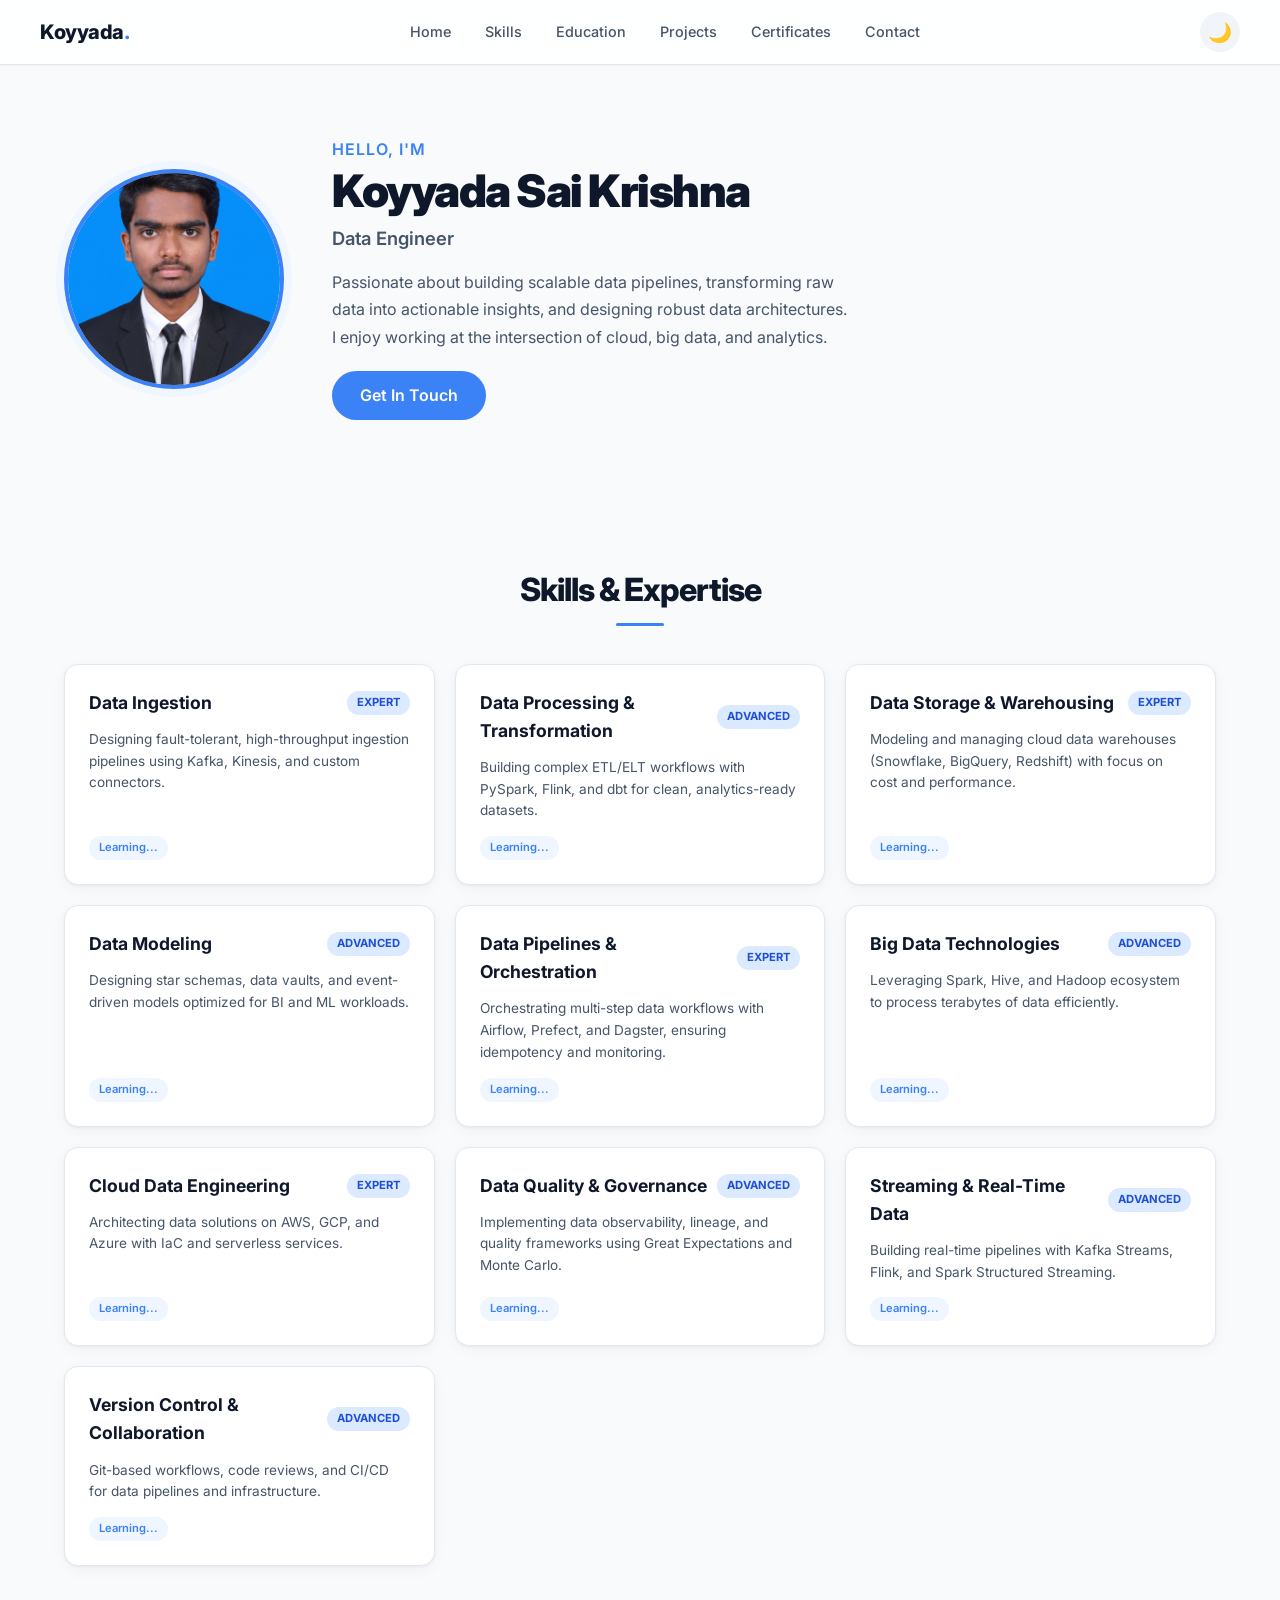
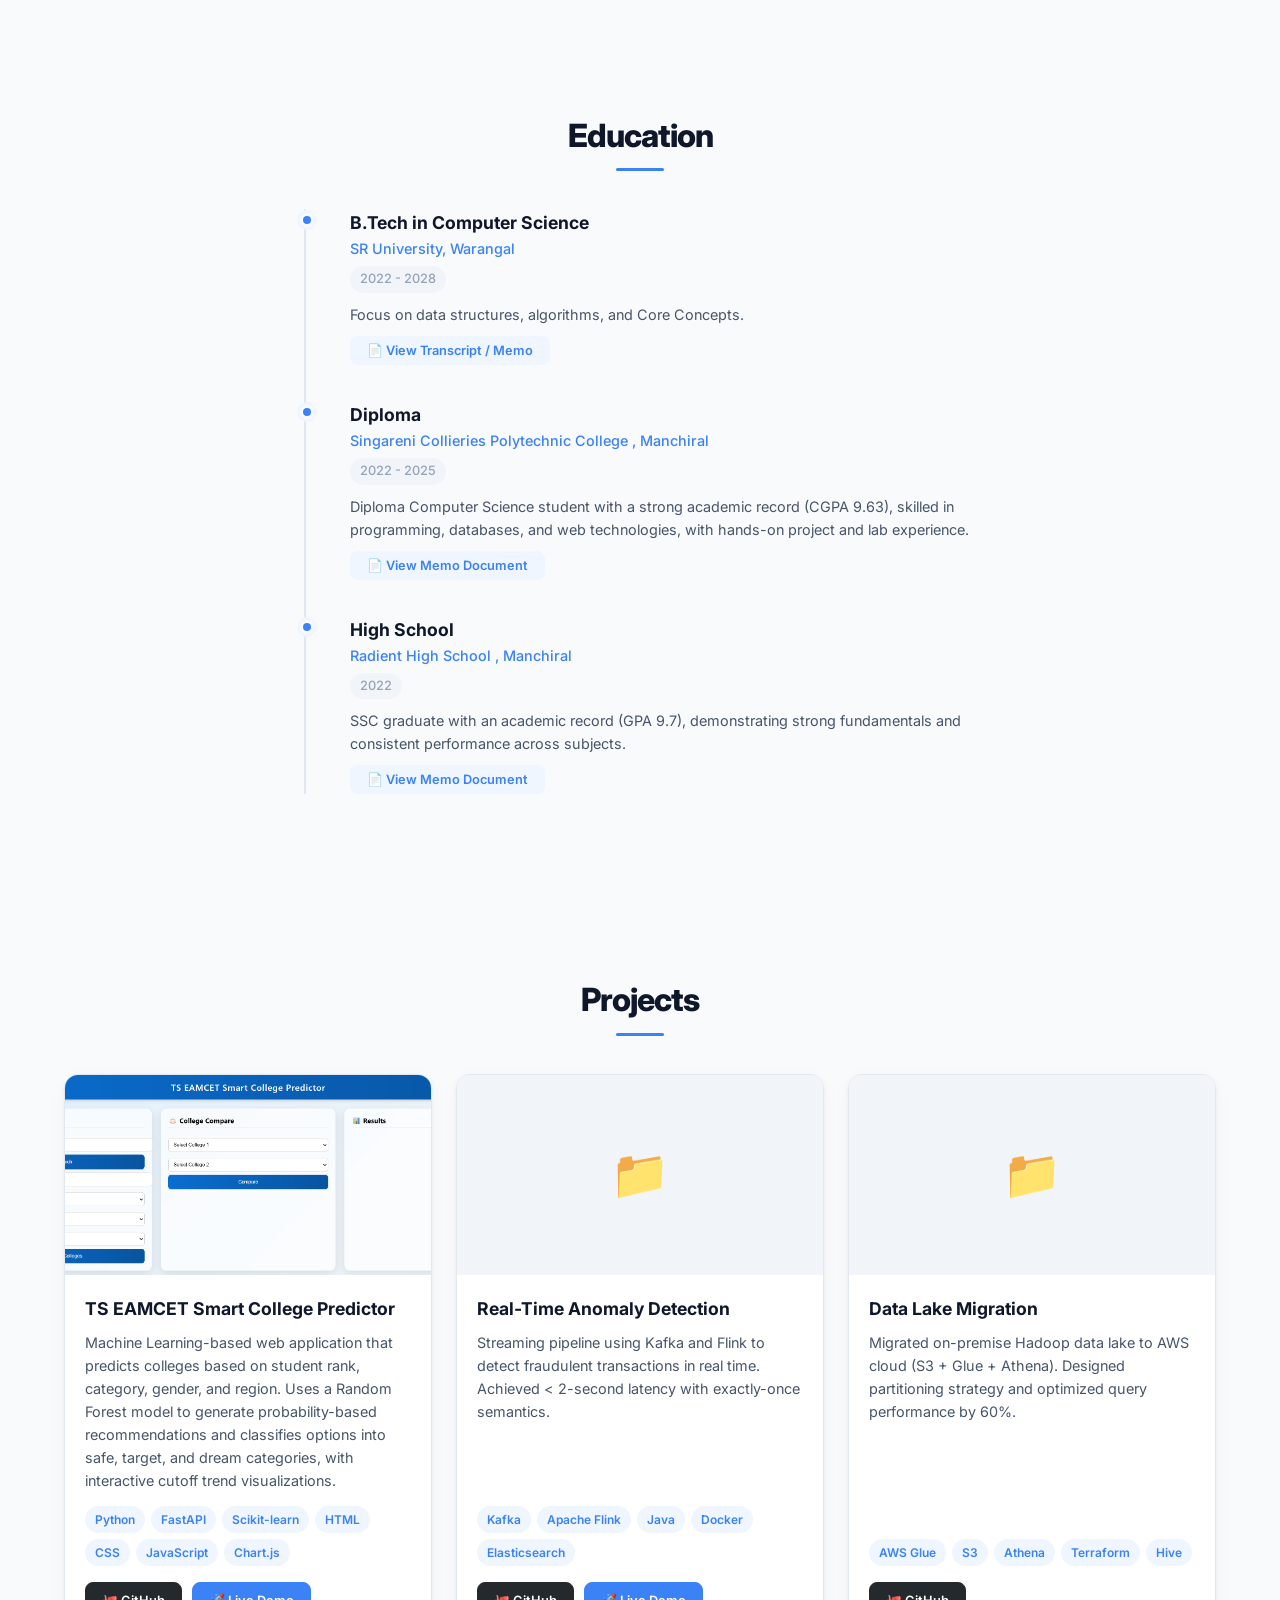
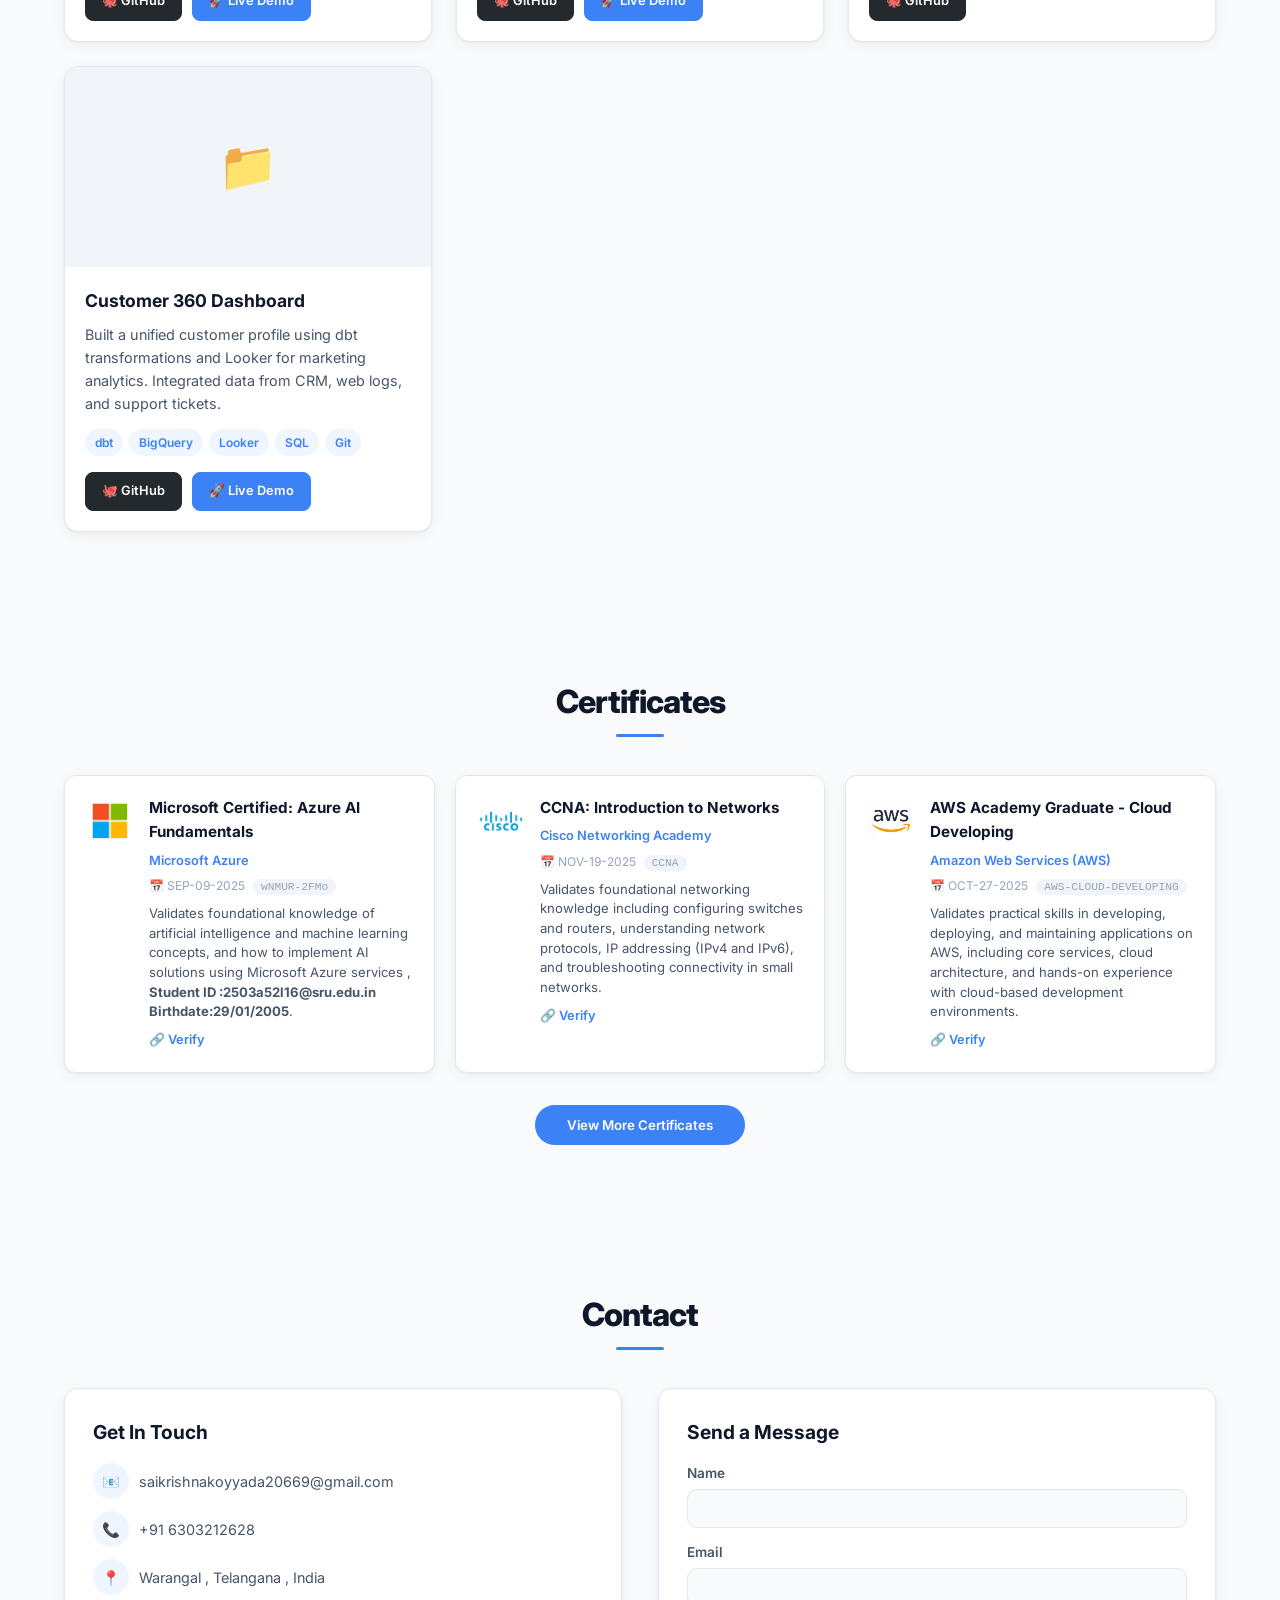
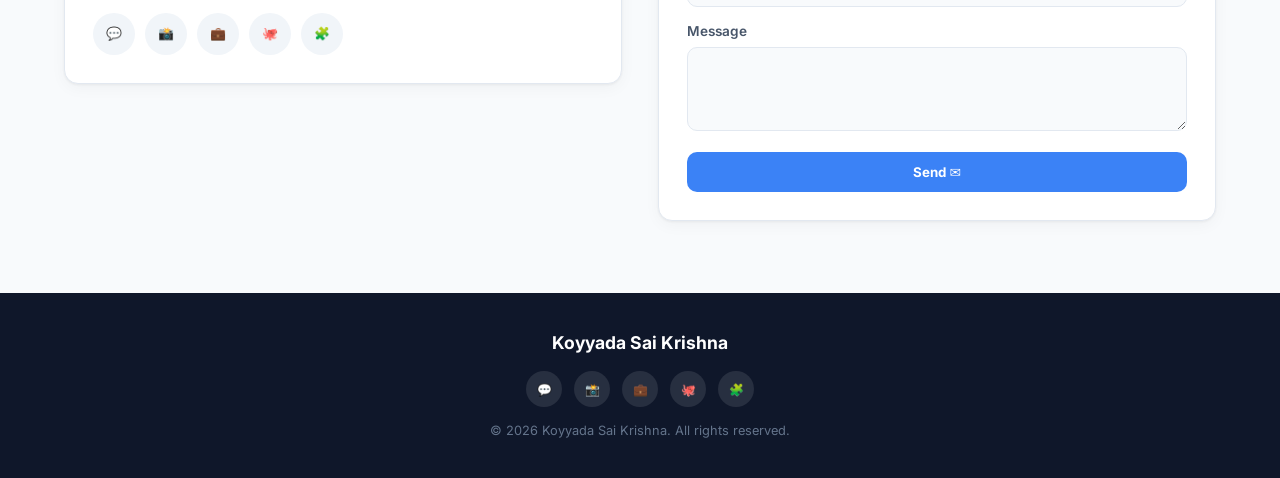
==== index.html @ 1f8403f7 "Add files via upload" ====
<!DOCTYPE html>
<html lang="en" data-theme="light">
<head>
    <meta charset="UTF-8">
    <meta name="viewport" content="width=device-width, initial-scale=1.0">
    <meta name="description" content="Dynamic Portfolio - Data Engineer">
    <title>Portfolio | Data Engineer</title>

    <link rel="preconnect" href="https://fonts.googleapis.com">
    <link rel="preconnect" href="https://fonts.gstatic.com" crossorigin>
    <link href="https://fonts.googleapis.com/css2?family=Inter:wght@300;400;500;600;700;800;900&display=swap" rel="stylesheet">

    <style>
        :root {
            --font-family: 'Inter', system-ui, -apple-system, sans-serif;
            --bg-primary: #f8fafc;
            --bg-secondary: #ffffff;
            --bg-tertiary: #f1f5f9;
            --text-primary: #0f172a;
            --text-secondary: #475569;
            --text-tertiary: #94a3b8;
            --accent: #3b82f6;
            --accent-hover: #2563eb;
            --accent-light: #eff6ff;
            --border: #e2e8f0;
            --card-bg: #ffffff;
            --card-shadow: 0 1px 3px rgba(0,0,0,0.06), 0 4px 16px rgba(0,0,0,0.04);
            --card-shadow-hover: 0 6px 32px rgba(0,0,0,0.10), 0 2px 8px rgba(0,0,0,0.05);
            --modal-overlay: rgba(15,23,42,0.6);
            --tag-bg: #eff6ff;
            --tag-text: #3b82f6;
            --timeline-line: #e2e8f0;
            --input-bg: #f8fafc;
            --input-border: #e2e8f0;
            --input-focus: #3b82f6;
            --skill-card-bg: #ffffff;
            --skill-card-hover: #f8fafc;
            --nav-bg: rgba(255,255,255,0.85);
            --nav-shadow: 0 1px 3px rgba(0,0,0,0.04);
            --footer-bg: #0f172a;
            --footer-text: #cbd5e1;
            --badge-bg: #dbeafe;
            --badge-text: #1d4ed8;
            --scrollbar-thumb: #cbd5e1;
            --scrollbar-track: #f1f5f9;
        }

        [data-theme="dark"] {
            --bg-primary: #0f172a;
            --bg-secondary: #1e293b;
            --bg-tertiary: #273548;
            --text-primary: #f1f5f9;
            --text-secondary: #cbd5e1;
            --text-tertiary: #64748b;
            --accent: #60a5fa;
            --accent-hover: #93bbfd;
            --accent-light: #1e3a5f;
            --border: #334155;
            --card-bg: #1e293b;
            --card-shadow: 0 1px 3px rgba(0,0,0,0.2), 0 4px 16px rgba(0,0,0,0.15);
            --card-shadow-hover: 0 6px 32px rgba(0,0,0,0.35), 0 2px 8px rgba(0,0,0,0.2);
            --modal-overlay: rgba(0,0,0,0.7);
            --tag-bg: #1e3a5f;
            --tag-text: #93bbfd;
            --timeline-line: #334155;
            --input-bg: #1e293b;
            --input-border: #334155;
            --input-focus: #60a5fa;
            --skill-card-bg: #1e293b;
            --skill-card-hover: #273548;
            --nav-bg: rgba(15,23,42,0.88);
            --nav-shadow: 0 1px 3px rgba(0,0,0,0.25);
            --footer-bg: #020617;
            --footer-text: #94a3b8;
            --badge-bg: #1e3a5f;
            --badge-text: #93bbfd;
            --scrollbar-thumb: #475569;
            --scrollbar-track: #1e293b;
        }

        *, *::before, *::after { box-sizing: border-box; margin: 0; padding: 0; }
        html { scroll-behavior: smooth; scroll-padding-top: 80px; font-size: 16px; }
        body { font-family: var(--font-family); background-color: var(--bg-primary); color: var(--text-primary); line-height: 1.6; transition: background-color 0.35s ease, color 0.35s ease; overflow-x: hidden; min-height: 100vh; }
        ::-webkit-scrollbar { width: 7px; }
        ::-webkit-scrollbar-track { background: var(--scrollbar-track); }
        ::-webkit-scrollbar-thumb { background: var(--scrollbar-thumb); border-radius: 10px; }
        ::selection { background: var(--accent); color: #fff; }
        img { max-width: 100%; height: auto; display: block; }
        a { text-decoration: none; color: inherit; transition: color 0.25s ease; }
        ul { list-style: none; }
        button { cursor: pointer; font-family: var(--font-family); border: none; outline: none; background: none; }

        .skip-link { position: absolute; top: -100px; left: 16px; background: var(--accent); color: #fff; padding: 8px 16px; border-radius: 0 0 6px 6px; z-index: 1000; font-weight: 600; font-size: 0.875rem; transition: top 0.3s ease; }
        .skip-link:focus { top: 0; }

        .navbar { position: sticky; top: 0; z-index: 100; background: var(--nav-bg); backdrop-filter: blur(14px); -webkit-backdrop-filter: blur(14px); border-bottom: 1px solid var(--border); box-shadow: var(--nav-shadow); transition: all 0.35s ease; padding: 0 24px; }
        .nav-container { max-width: 1200px; margin: 0 auto; display: flex; align-items: center; justify-content: space-between; height: 64px; }
        .nav-brand { font-weight: 800; font-size: 1.25rem; letter-spacing: -0.5px; color: var(--text-primary); white-space: nowrap; }
        .nav-brand span { color: var(--accent); }
        .nav-links { display: flex; gap: 6px; align-items: center; }
        .nav-links a { padding: 8px 14px; border-radius: 8px; font-weight: 500; font-size: 0.9rem; color: var(--text-secondary); transition: all 0.25s ease; white-space: nowrap; }
        .nav-links a:hover, .nav-links a:focus-visible { color: var(--accent); background: var(--accent-light); }
        .nav-actions { display: flex; align-items: center; gap: 8px; }
        .theme-toggle { width: 40px; height: 40px; border-radius: 50%; display: flex; align-items: center; justify-content: center; font-size: 1.2rem; color: var(--text-secondary); background: var(--bg-tertiary); flex-shrink: 0; transition: all 0.3s ease; }
        .theme-toggle:hover { color: var(--accent); background: var(--accent-light); transform: rotate(20deg); }
        .hamburger { display: none; width: 40px; height: 40px; border-radius: 8px; flex-direction: column; align-items: center; justify-content: center; gap: 5px; background: var(--bg-tertiary); z-index: 101; flex-shrink: 0; }
        .hamburger span { display: block; width: 20px; height: 2px; background: var(--text-primary); border-radius: 2px; transition: all 0.3s ease; }
        .hamburger.active span:nth-child(1) { transform: translateY(7px) rotate(45deg); }
        .hamburger.active span:nth-child(2) { opacity: 0; }
        .hamburger.active span:nth-child(3) { transform: translateY(-7px) rotate(-45deg); }

        .section { padding: 72px 24px; max-width: 1200px; margin: 0 auto; animation: fadeInUp 0.6s ease forwards; opacity: 0; }
        @keyframes fadeInUp { from { opacity: 0; transform: translateY(28px); } to { opacity: 1; transform: translateY(0); } }
        .section-header { text-align: center; margin-bottom: 48px; }
        .section-header h2 { font-size: 2rem; font-weight: 800; letter-spacing: -1px; color: var(--text-primary); display: inline-block; position: relative; }
        .section-header h2::after { content: ''; position: absolute; bottom: -10px; left: 50%; transform: translateX(-50%); width: 48px; height: 3px; background: var(--accent); border-radius: 3px; }

        /* Home */
        #home-section .home-container { display: flex; align-items: center; gap: 48px; flex-wrap: wrap; justify-content: center; }
        .home-image-wrapper { flex-shrink: 0; width: 220px; height: 220px; border-radius: 50%; overflow: hidden; border: 4px solid var(--accent); box-shadow: 0 0 0 8px var(--accent-light); background: var(--bg-tertiary); }
        .home-image-wrapper img { width: 100%; height: 100%; object-fit: cover; transition: transform 0.4s ease; }
        .home-image-wrapper:hover img { transform: scale(1.06); }
        .home-image-fallback { width: 100%; height: 100%; display: flex; align-items: center; justify-content: center; font-size: 4rem; font-weight: 800; color: var(--accent); background: var(--accent-light); border-radius: 50%; }
        .home-text { flex: 1; min-width: 280px; }
        .home-text .greeting { font-size: 1rem; font-weight: 600; color: var(--accent); letter-spacing: 1px; text-transform: uppercase; margin-bottom: 4px; }
        .home-text h1 { font-size: 2.8rem; font-weight: 900; letter-spacing: -1.5px; line-height: 1.1; margin-bottom: 8px; }
        .home-text .role { font-size: 1.15rem; font-weight: 600; color: var(--text-secondary); margin-bottom: 16px; }
        .home-text .description { font-size: 1rem; color: var(--text-secondary); line-height: 1.7; max-width: 520px; }
        .home-cta { display: inline-block; margin-top: 20px; padding: 12px 28px; background: var(--accent); color: #fff; border-radius: 50px; font-weight: 600; transition: all 0.3s ease; }
        .home-cta:hover { background: var(--accent-hover); transform: translateY(-3px); box-shadow: 0 8px 24px rgba(59,130,246,0.35); }

        /* Skills */
        .skills-grid { display: grid; grid-template-columns: repeat(auto-fill, minmax(280px, 1fr)); gap: 20px; }
        .skill-card { background: var(--skill-card-bg); border: 1px solid var(--border); border-radius: 14px; padding: 24px; box-shadow: var(--card-shadow); transition: all 0.3s ease; display: flex; flex-direction: column; }
        .skill-card:hover { box-shadow: var(--card-shadow-hover); transform: translateY(-4px); border-color: var(--accent); }
        .skill-card-header { display: flex; align-items: center; justify-content: space-between; margin-bottom: 12px; }
        .skill-card-title { font-weight: 700; font-size: 1.1rem; color: var(--text-primary); }
        .skill-level { font-size: 0.7rem; font-weight: 700; padding: 3px 10px; border-radius: 20px; text-transform: uppercase; background: var(--badge-bg); color: var(--badge-text); }
        .skill-description { font-size: 0.85rem; color: var(--text-secondary); line-height: 1.6; margin-bottom: 14px; flex: 1; }
        .skill-tech-tags { display: flex; flex-wrap: wrap; gap: 6px; }
        .skill-tech-tag { font-size: 0.7rem; font-weight: 600; padding: 3px 10px; border-radius: 20px; background: var(--tag-bg); color: var(--tag-text); }

        /* Education Timeline */
        .timeline { position: relative; padding-left: 32px; max-width: 700px; margin: 0 auto; }
        .timeline::before { content: ''; position: absolute; left: 14px; top: 0; bottom: 0; width: 2px; background: var(--timeline-line); }
        .timeline-item { position: relative; margin-bottom: 36px; padding-left: 28px; }
        .timeline-item::before { content: ''; position: absolute; left: -22px; top: 4px; width: 14px; height: 14px; border-radius: 50%; background: var(--accent); border: 3px solid var(--bg-primary); box-shadow: 0 0 0 3px var(--accent-light); z-index: 2; }
        .timeline-degree { font-weight: 700; font-size: 1.1rem; color: var(--text-primary); }
        .timeline-institution { font-weight: 500; color: var(--accent); font-size: 0.9rem; }
        .timeline-year { display: inline-block; font-size: 0.8rem; color: var(--text-tertiary); background: var(--bg-tertiary); padding: 3px 10px; border-radius: 20px; margin: 6px 0; font-weight: 500; }
        .timeline-desc { color: var(--text-secondary); font-size: 0.9rem; margin-top: 4px; }
        .memo-btn { display: inline-block; margin-top: 10px; padding: 6px 16px; background: var(--accent-light); color: var(--accent); border-radius: 8px; font-weight: 600; font-size: 0.8rem; transition: all 0.25s ease; border: 1px solid transparent; }
        .memo-btn:hover { background: var(--accent); color: #fff; border-color: var(--accent); }

        /* Projects */
        .projects-grid { display: grid; grid-template-columns: repeat(auto-fill, minmax(320px, 1fr)); gap: 24px; }
        .project-card { background: var(--card-bg); border-radius: 14px; overflow: hidden; border: 1px solid var(--border); box-shadow: var(--card-shadow); transition: all 0.35s ease; display: flex; flex-direction: column; }
        .project-card:hover { box-shadow: var(--card-shadow-hover); transform: translateY(-5px); border-color: var(--accent); }
        .project-card-image { width: 100%; height: 200px; background: var(--bg-tertiary); overflow: hidden; position: relative; }
        .project-card-image img { width: 100%; height: 100%; object-fit: cover; transition: transform 0.5s ease; }
        .project-card:hover .project-card-image img { transform: scale(1.05); }
        .img-fallback { width: 100%; height: 100%; display: flex; align-items: center; justify-content: center; font-size: 3rem; color: var(--text-tertiary); background: var(--bg-tertiary); }
        .project-card-body { padding: 20px; flex: 1; display: flex; flex-direction: column; }
        .project-card-body h3 { font-weight: 700; font-size: 1.1rem; margin-bottom: 8px; }
        .project-card-body p { font-size: 0.9rem; color: var(--text-secondary); flex: 1; margin-bottom: 14px; line-height: 1.6; }
        .project-tags { display: flex; flex-wrap: wrap; gap: 6px; margin-bottom: 16px; }
        .project-tag { font-size: 0.75rem; font-weight: 600; padding: 4px 10px; border-radius: 20px; background: var(--tag-bg); color: var(--tag-text); }
        .project-links { display: flex; gap: 10px; flex-wrap: wrap; }
        .project-btn { display: inline-flex; align-items: center; gap: 4px; padding: 8px 16px; border-radius: 8px; font-weight: 600; font-size: 0.8rem; transition: all 0.3s ease; border: 1px solid var(--border); color: var(--text-secondary); background: var(--bg-tertiary); }
        .project-btn:hover { background: var(--accent); color: #fff; border-color: var(--accent); transform: translateY(-2px); box-shadow: 0 4px 12px rgba(59,130,246,0.3); }
        .project-btn.github { background: #24292e; color: #fff; border-color: #24292e; }
        .project-btn.github:hover { background: #000; }
        .project-btn.live { background: var(--accent); color: #fff; border-color: var(--accent); }
        .project-btn.live:hover { background: var(--accent-hover); }

        /* Certificates */
        .certs-featured-grid { display: grid; grid-template-columns: repeat(auto-fill, minmax(300px, 1fr)); gap: 20px; margin-bottom: 32px; }
        .cert-card { background: var(--card-bg); border: 1px solid var(--border); border-radius: 12px; padding: 20px; box-shadow: var(--card-shadow); transition: all 0.3s ease; display: flex; gap: 14px; align-items: flex-start; }
        .cert-card:hover { box-shadow: var(--card-shadow-hover); transform: translateY(-3px); border-color: var(--accent); }
        .cert-icon { width: 50px; height: 50px; border-radius: 10px; flex-shrink: 0; overflow: hidden; background: var(--bg-tertiary); }
        .cert-icon img { width: 100%; height: 100%; object-fit: cover; }
        .icon-fallback { width: 100%; height: 100%; display: flex; align-items: center; justify-content: center; font-size: 1.5rem; background: var(--accent-light); color: var(--accent); font-weight: 700; }
        .cert-info { flex: 1; min-width: 0; }
        .cert-info h4 { font-weight: 700; font-size: 0.95rem; margin-bottom: 2px; }
        .cert-platform { font-size: 0.8rem; color: var(--accent); font-weight: 600; }
        .cert-date { font-size: 0.75rem; color: var(--text-tertiary); display: inline-block; margin-right: 8px; }
        .cert-code { font-size: 0.7rem; color: var(--text-tertiary); background: var(--bg-tertiary); padding: 2px 8px; border-radius: 10px; font-family: monospace; }
        .cert-desc { font-size: 0.82rem; color: var(--text-secondary); margin-top: 6px; line-height: 1.5; }
        .cert-verify-link { display: inline-block; margin-top: 8px; font-size: 0.8rem; font-weight: 600; color: var(--accent); }
        .cert-verify-link:hover { color: var(--accent-hover); text-decoration: underline; }
        .view-more-btn { display: block; margin: 0 auto; padding: 12px 32px; background: var(--accent); color: #fff; border-radius: 50px; font-weight: 600; transition: all 0.3s ease; }
        .view-more-btn:hover { background: var(--accent-hover); transform: translateY(-3px); box-shadow: 0 8px 24px rgba(59,130,246,0.35); }

        /* Modal */
        .modal-overlay { position: fixed; inset: 0; z-index: 200; background: var(--modal-overlay); display: flex; align-items: center; justify-content: center; padding: 24px; opacity: 0; pointer-events: none; transition: opacity 0.35s ease; }
        .modal-overlay.active { opacity: 1; pointer-events: all; }
        .modal { background: var(--card-bg); border-radius: 16px; max-width: 850px; width: 100%; max-height: 85vh; overflow-y: auto; padding: 28px; position: relative; box-shadow: 0 20px 60px rgba(0,0,0,0.3); animation: modalIn 0.4s ease; }
        @keyframes modalIn { from { transform: translateY(40px) scale(0.94); opacity: 0; } to { transform: translateY(0) scale(1); opacity: 1; } }
        .modal-close { position: sticky; top: 0; float: right; width: 36px; height: 36px; border-radius: 50%; background: var(--bg-tertiary); font-size: 1.2rem; display: flex; align-items: center; justify-content: center; color: var(--text-secondary); z-index: 10; transition: all 0.25s; }
        .modal-close:hover { background: #ef4444; color: #fff; }
        .modal-search { width: 100%; padding: 12px 16px; border-radius: 10px; border: 1.5px solid var(--input-border); background: var(--input-bg); color: var(--text-primary); margin-bottom: 20px; }
        .modal-search:focus { outline: none; border-color: var(--input-focus); box-shadow: 0 0 0 3px var(--accent-light); }
        .modal-certs-grid { display: grid; grid-template-columns: repeat(auto-fill, minmax(280px, 1fr)); gap: 16px; }
        .modal-no-results { text-align: center; padding: 32px; color: var(--text-tertiary); grid-column: 1 / -1; }
        .document-viewer { width: 100%; height: 70vh; border: 1px solid var(--border); border-radius: 8px; margin-top: 16px; }
        .document-download { display: inline-block; margin-top: 12px; padding: 10px 20px; background: var(--accent); color: #fff; border-radius: 8px; font-weight: 600; }

        /* Contact */
        .contact-container { display: grid; grid-template-columns: 1fr 1fr; gap: 36px; align-items: start; }
        .contact-info-card, .contact-form-card { background: var(--card-bg); border: 1px solid var(--border); border-radius: 14px; padding: 28px; box-shadow: var(--card-shadow); }
        .contact-info-card h3, .contact-form-card h3 { font-weight: 700; font-size: 1.2rem; margin-bottom: 16px; }
        .contact-detail { display: flex; align-items: center; gap: 10px; margin-bottom: 12px; font-size: 0.9rem; color: var(--text-secondary); }
        .contact-detail .detail-icon { width: 36px; height: 36px; border-radius: 50%; background: var(--accent-light); display: flex; align-items: center; justify-content: center; flex-shrink: 0; }
        .social-links { display: flex; gap: 10px; margin-top: 18px; flex-wrap: wrap; }
        .social-link { width: 42px; height: 42px; border-radius: 50%; background: var(--bg-tertiary); display: flex; align-items: center; justify-content: center; font-weight: 700; font-size: 0.8rem; transition: all 0.3s; color: var(--text-secondary); }
        .social-link:hover { background: var(--accent); color: #fff; transform: translateY(-3px); }
        .form-group { margin-bottom: 14px; }
        .form-group label { display: block; font-weight: 600; font-size: 0.85rem; margin-bottom: 4px; color: var(--text-secondary); }
        .form-group input, .form-group textarea { width: 100%; padding: 11px 14px; border-radius: 10px; border: 1.5px solid var(--input-border); background: var(--input-bg); color: var(--text-primary); resize: vertical; }
        .form-group input:focus, .form-group textarea:focus { outline: none; border-color: var(--input-focus); box-shadow: 0 0 0 3px var(--accent-light); }
        .submit-btn { width: 100%; padding: 12px; background: var(--accent); color: #fff; border-radius: 10px; font-weight: 700; transition: all 0.3s; }
        .submit-btn:hover { background: var(--accent-hover); }

        /* Footer */
        .site-footer { background: var(--footer-bg); color: var(--footer-text); padding: 36px 24px; text-align: center; }
        .footer-container { max-width: 1200px; margin: 0 auto; display: flex; flex-direction: column; align-items: center; gap: 14px; }
        .footer-name { font-weight: 700; font-size: 1.1rem; color: #fff; }
        .footer-socials { display: flex; gap: 12px; }
        .footer-socials a { width: 36px; height: 36px; border-radius: 50%; background: rgba(255,255,255,0.1); display: flex; align-items: center; justify-content: center; font-size: 0.75rem; color: #cbd5e1; transition: 0.3s; }
        .footer-socials a:hover { background: var(--accent); color: #fff; }
        .footer-copy { font-size: 0.8rem; color: #64748b; }

        .back-to-top { position: fixed; bottom: 28px; right: 28px; width: 44px; height: 44px; border-radius: 50%; background: var(--accent); color: #fff; font-size: 1.3rem; display: flex; align-items: center; justify-content: center; z-index: 50; opacity: 0; pointer-events: none; transition: all 0.35s; transform: translateY(12px); }
        .back-to-top.visible { opacity: 1; pointer-events: all; transform: translateY(0); }
        .back-to-top:hover { background: var(--accent-hover); transform: translateY(-4px); }

        @media (max-width: 1024px) {
            .contact-container { grid-template-columns: 1fr; }
            .skills-grid { grid-template-columns: repeat(auto-fill, minmax(260px, 1fr)); }
        }
        @media (max-width: 768px) {
            .nav-links { position: fixed; top: 0; right: -100%; width: 260px; height: 100vh; background: var(--card-bg); flex-direction: column; padding: 80px 24px 24px; gap: 2px; box-shadow: -4px 0 24px rgba(0,0,0,0.15); transition: right 0.35s; z-index: 99; }
            .nav-links.mobile-open { right: 0; }
            .nav-links a { padding: 12px 16px; border-radius: 10px; width: 100%; }
            .hamburger { display: flex; }
            .home-container { flex-direction: column; text-align: center; gap: 24px; }
            .home-text h1 { font-size: 2rem; }
            .home-image-wrapper { width: 160px; height: 160px; }
            .section { padding: 48px 16px; }
            .skills-grid { grid-template-columns: 1fr; }
            .projects-grid { grid-template-columns: 1fr; }
            .certs-featured-grid { grid-template-columns: 1fr; }
            .modal { padding: 18px; }
            .modal-certs-grid { grid-template-columns: 1fr; }
            .back-to-top { bottom: 16px; right: 16px; width: 38px; height: 38px; }
        }
    </style>
</head>
<body>
    <a href="#main-content" class="skip-link">Skip to content</a>

    <nav class="navbar" id="navbar" aria-label="Main navigation">
        <div class="nav-container">
            <a href="#home-section" class="nav-brand" id="nav-brand">Portfolio<span>.</span></a>
            <ul class="nav-links" id="nav-links" role="list"></ul>
            <div class="nav-actions">
                <button class="theme-toggle" id="theme-toggle" aria-label="Toggle dark mode">🌙</button>
                <button class="hamburger" id="hamburger" aria-label="Toggle menu" aria-expanded="false">
                    <span></span><span></span><span></span>
                </button>
            </div>
        </div>
    </nav>

    <main id="main-content">
        <section class="section" id="home-section" aria-labelledby="home-heading"></section>
        <section class="section" id="skills-section" aria-labelledby="skills-heading"></section>
        <section class="section" id="education-section" aria-labelledby="education-heading"></section>
        <section class="section" id="projects-section" aria-labelledby="projects-heading"></section>
        <section class="section" id="certificates-section" aria-labelledby="certificates-heading"></section>
        <section class="section" id="contact-section" aria-labelledby="contact-heading"></section>
    </main>

    <footer class="site-footer" id="site-footer"></footer>

    <!-- Certificate Modal -->
    <div class="modal-overlay" id="cert-modal-overlay" aria-hidden="true">
        <div class="modal" id="cert-modal" role="dialog" aria-modal="true" aria-labelledby="modal-title">
            <button class="modal-close" id="modal-close" aria-label="Close modal">&times;</button>
            <h3 id="modal-title" style="font-weight:700;margin-bottom:12px;">All Certificates</h3>
            <input type="text" class="modal-search" id="modal-search" placeholder="Search certificates...">
            <div class="modal-certs-grid" id="modal-certs-grid"></div>
        </div>
    </div>

    <!-- Document Modal -->
    <div class="modal-overlay" id="doc-modal-overlay" aria-hidden="true">
        <div class="modal" id="doc-modal" role="dialog" aria-modal="true" aria-labelledby="doc-modal-title">
            <button class="modal-close" id="doc-modal-close" aria-label="Close">&times;</button>
            <h3 id="doc-modal-title" style="font-weight:700;margin-bottom:12px;">Document Viewer</h3>
            <div id="doc-viewer-container"></div>
        </div>
    </div>

    <button class="back-to-top" id="back-to-top" aria-label="Back to top">↑</button>

    <script>
        (function() {
            const navBrand = document.getElementById('nav-brand');
            const navLinks = document.getElementById('nav-links');
            const hamburger = document.getElementById('hamburger');
            const themeToggle = document.getElementById('theme-toggle');
            const backToTop = document.getElementById('back-to-top');
            const certModalOverlay = document.getElementById('cert-modal-overlay');
            const certModalClose = document.getElementById('modal-close');
            const modalSearch = document.getElementById('modal-search');
            const modalCertsGrid = document.getElementById('modal-certs-grid');
            const docModalOverlay = document.getElementById('doc-modal-overlay');
            const docModalClose = document.getElementById('doc-modal-close');
            const docViewerContainer = document.getElementById('doc-viewer-container');
            const htmlElement = document.documentElement;

            const homeSection = document.getElementById('home-section');
            const skillsSection = document.getElementById('skills-section');
            const educationSection = document.getElementById('education-section');
            const projectsSection = document.getElementById('projects-section');
            const certificatesSection = document.getElementById('certificates-section');
            const contactSection = document.getElementById('contact-section');
            const footerEl = document.getElementById('site-footer');

            const sectionMap = {
                home: { id: 'home-section', label: 'Home' },
                skills: { id: 'skills-section', label: 'Skills' },
                education: { id: 'education-section', label: 'Education' },
                projects: { id: 'projects-section', label: 'Projects' },
                certificates: { id: 'certificates-section', label: 'Certificates' },
                contact: { id: 'contact-section', label: 'Contact' },
            };

            let allCertificates = [];
            let jsonData = null;

            function placeholderSVG(w,h,t,bg='#e2e8f0',tc='#94a3b8') {
                return 'data:image/svg+xml;base64,' + btoa(`<svg xmlns="http://www.w3.org/2000/svg" width="${w}" height="${h}"><rect width="${w}" height="${h}" fill="${bg}"/><text x="50%" y="50%" dominant-baseline="middle" text-anchor="middle" font-family="Inter,system-ui" font-weight="700" fill="${tc}" font-size="${Math.min(w,h)*0.18}">${t}</text></svg>`);
            }

            async function fetchData() {
                try {
                    const res = await fetch('data.json');
                    if(!res.ok) throw new Error(`HTTP ${res.status}`);
                    jsonData = await res.json();
                    return jsonData;
                } catch(e) {
                    homeSection.innerHTML = `<div style="text-align:center;padding:60px"><h2 style="color:#ef4444;">⚠️ Could not load data.json</h2><p>${e.message}</p></div>`;
                    [skillsSection,educationSection,projectsSection,certificatesSection,contactSection,footerEl].forEach(el=> el.style.display='none');
                    throw e;
                }
            }

            function renderHome(d) {
                if(!d?.home) { homeSection.style.display='none'; return; }
                const h = d.home;
                homeSection.innerHTML = `
                    <div class="home-container">
                        <div class="home-image-wrapper">
                            ${h.image ? `<img src="${h.image}" alt="${h.name}" width="220" height="220" onerror="this.parentElement.innerHTML='<div class=\\'home-image-fallback\\'>${(h.name||'?').charAt(0).toUpperCase()}</div>'">` : `<div class="home-image-fallback">${(h.name||'?').charAt(0).toUpperCase()}</div>`}
                        </div>
                        <div class="home-text">
                            <p class="greeting">Hello, I'm</p>
                            <h1>${h.name||''}</h1>
                            <p class="role">${h.role||''}</p>
                            <p class="description">${h.description||''}</p>
                            <a href="#contact-section" class="home-cta">Get In Touch</a>
                        </div>
                    </div>`;
                navBrand.innerHTML = `${h.name?.split(' ')[0]||'Portfolio'}<span>.</span>`;
                document.title = `${h.name||'Portfolio'} | ${h.role||''}`;
            }

            function renderSkills(d) {
                if(!d?.skills?.length) { skillsSection.style.display='none'; return; }
                const cards = d.skills.map(s=>{
                    const levelClass = (s.level||'').toLowerCase().replace(/\s/g,'');
                    return `
                    <div class="skill-card">
                        <div class="skill-card-header">
                            <span class="skill-card-title">${s.title}</span>
                            ${s.level ? `<span class="skill-level ${levelClass}">${s.level}</span>` : ''}
                        </div>
                        ${s.description ? `<p class="skill-description">${s.description}</p>` : ''}
                        ${s.technologies?.length ? `<div class="skill-tech-tags">${s.technologies.map(t=>`<span class="skill-tech-tag">${t}</span>`).join('')}</div>` : ''}
                    </div>`;
                }).join('');
                skillsSection.innerHTML = `<div class="section-header"><h2 id="skills-heading">Skills & Expertise</h2></div><div class="skills-grid">${cards}</div>`;
            }

            function renderEducation(d) {
                if(!d?.education?.length) { educationSection.style.display='none'; return; }
                const items = d.education.map(e=>`
                    <div class="timeline-item">
                        <p class="timeline-degree">${e.degree||''}</p>
                        <p class="timeline-institution">${e.institution||''}</p>
                        <span class="timeline-year">${e.year||''}</span>
                        ${e.description ? `<p class="timeline-desc">${e.description}</p>` : ''}
                        ${e.document ? `<button class="memo-btn" data-doc-url="${e.document.url}" data-doc-title="${e.document.title||'Document'}">📄 View ${e.document.title||'Memo'}</button>` : ''}
                    </div>
                `).join('');
                educationSection.innerHTML = `<div class="section-header"><h2 id="education-heading">Education</h2></div><div class="timeline">${items}</div>`;
                educationSection.querySelectorAll('.memo-btn').forEach(btn=>{
                    btn.addEventListener('click', ()=>{
                        const url = btn.dataset.docUrl;
                        const title = btn.dataset.docTitle;
                        openDocModal(url, title);
                    });
                });
            }

            function openDocModal(url, title) {
                document.getElementById('doc-modal-title').textContent = title || 'Document';
                const isPDF = url?.toLowerCase().endsWith('.pdf');
                if(isPDF) {
                    docViewerContainer.innerHTML = `<iframe src="${url}" class="document-viewer" title="Document preview"></iframe><a href="${url}" download class="document-download">⬇ Download PDF</a>`;
                } else {
                    docViewerContainer.innerHTML = `<p style="margin-bottom:12px;">Preview not available.</p><a href="${url}" target="_blank" rel="noopener" class="document-download">🔗 Open Document</a>`;
                }
                docModalOverlay.classList.add('active');
                docModalOverlay.setAttribute('aria-hidden','false');
                document.body.style.overflow = 'hidden';
            }

            function closeDocModal() {
                docModalOverlay.classList.remove('active');
                docModalOverlay.setAttribute('aria-hidden','true');
                docViewerContainer.innerHTML = '';
                document.body.style.overflow = '';
            }
            docModalClose.addEventListener('click', closeDocModal);
            docModalOverlay.addEventListener('click', (e)=>{ if(e.target===docModalOverlay) closeDocModal(); });
            document.addEventListener('keydown', (e)=>{ if(e.key==='Escape' && docModalOverlay.classList.contains('active')) closeDocModal(); });

            function renderProjects(d) {
                if(!d?.projects?.length) { projectsSection.style.display='none'; return; }
                const cards = d.projects.map(p=>{
                    const tagsHTML = Array.isArray(p.technologies) ? p.technologies.map(t=>`<span class="project-tag">${t}</span>`).join('') : '';
                    const githubBtn = p.github ? `<a href="${p.github}" target="_blank" rel="noopener noreferrer" class="project-btn github">🐙 GitHub</a>` : '';
                    const liveBtn = p.live ? `<a href="${p.live}" target="_blank" rel="noopener noreferrer" class="project-btn live">🚀 Live Demo</a>` : '';
                    return `
                        <div class="project-card">
                            <div class="project-card-image">
                                ${p.image ? `<img src="${p.image}" alt="${p.title}" width="600" height="400" loading="lazy" onerror="this.parentElement.innerHTML='<div class=\\'img-fallback\\'>📁</div>'">` : '<div class="img-fallback">📁</div>'}
                            </div>
                            <div class="project-card-body">
                                <h3>${p.title}</h3>
                                <p>${p.description||''}</p>
                                ${tagsHTML ? `<div class="project-tags">${tagsHTML}</div>` : ''}
                                ${ (githubBtn || liveBtn) ? `<div class="project-links">${githubBtn}${liveBtn}</div>` : '' }
                            </div>
                        </div>`;
                }).join('');
                projectsSection.innerHTML = `<div class="section-header"><h2 id="projects-heading">Projects</h2></div><div class="projects-grid">${cards}</div>`;
            }

            function renderCertificates(d) {
                if(!d?.certificates) { certificatesSection.style.display='none'; return; }
                const featured = Array.isArray(d.certificates.featured) ? d.certificates.featured : [];
                const others = Array.isArray(d.certificates.others) ? d.certificates.others : [];
                if(!featured.length && !others.length) { certificatesSection.style.display='none'; return; }
                allCertificates = [...featured, ...others];
                const featuredHTML = featured.map(c=>createCertCard(c)).join('');
                certificatesSection.innerHTML = `
                    <div class="section-header"><h2 id="certificates-heading">Certificates</h2></div>
                    <div class="certs-featured-grid">${featuredHTML||'<p style="text-align:center;grid-column:1/-1;">No featured certificates</p>'}</div>
                    ${others.length ? '<button class="view-more-btn" id="view-more-certs">View More Certificates</button>' : ''}`;
                document.getElementById('view-more-certs')?.addEventListener('click', openCertModal);
            }

            function createCertCard(c) {
                return `
                <div class="cert-card">
                    <div class="cert-icon">
                        ${c.icon ? `<img src="${c.icon}" alt="${c.name}" width="50" height="50" onerror="this.parentElement.innerHTML='<div class=\\'icon-fallback\\'>${(c.name||'C').charAt(0)}</div>'">` : `<div class="icon-fallback">${(c.name||'C').charAt(0)}</div>`}
                    </div>
                    <div class="cert-info">
                        <h4>${c.name||''}</h4>
                        <span class="cert-platform">${c.platform||''}</span>
                        <div><span class="cert-date">📅 ${c.date||''}</span>${c.code?`<span class="cert-code">${c.code}</span>`:''}</div>
                        ${c.description?`<p class="cert-desc">${c.description}</p>`:''}
                        ${c.link?`<a href="${c.link}" target="_blank" rel="noopener" class="cert-verify-link">🔗 Verify</a>`:''}
                    </div>
                </div>`;
            }

            function openCertModal() {
                certModalOverlay.classList.add('active'); certModalOverlay.setAttribute('aria-hidden','false');
                modalSearch.value=''; renderModalCerts(allCertificates); document.body.style.overflow='hidden'; modalSearch.focus();
            }
            function closeCertModal() {
                certModalOverlay.classList.remove('active'); certModalOverlay.setAttribute('aria-hidden','true'); document.body.style.overflow='';
            }
            function renderModalCerts(certs) {
                if(!certs.length) { modalCertsGrid.innerHTML='<p class="modal-no-results">No certificates match.</p>'; return; }
                modalCertsGrid.innerHTML = certs.map(c=>createCertCard(c)).join('');
            }
            modalSearch.addEventListener('input', ()=>{
                const q = modalSearch.value.toLowerCase();
                const filtered = allCertificates.filter(c=> (c.name?.toLowerCase().includes(q)) || (c.platform?.toLowerCase().includes(q)) || (c.description?.toLowerCase().includes(q)) || (c.code?.toLowerCase().includes(q)) );
                renderModalCerts(filtered);
            });
            certModalClose.addEventListener('click', closeCertModal);
            certModalOverlay.addEventListener('click', (e)=>{ if(e.target===certModalOverlay) closeCertModal(); });
            document.addEventListener('keydown', (e)=>{ if(e.key==='Escape' && certModalOverlay.classList.contains('active')) closeCertModal(); });

            function renderContact(d) {
                if(!d?.contact) { contactSection.style.display='none'; return; }
                const c=d.contact; const socials=c.socials||{};
                const icons={whatsapp:'💬',instagram:'📸',linkedin:'💼',github:'🐙',leetcode:'🧩'};
                const socialLinks = Object.entries(socials).map(([p,u])=>`<a href="${u||'#'}" class="social-link" target="_blank" rel="noopener" title="${p}" aria-label="${p}">${icons[p]||'🔗'}</a>`).join('');
                contactSection.innerHTML = `
                    <div class="section-header"><h2 id="contact-heading">Contact</h2></div>
                    <div class="contact-container">
                        <div class="contact-info-card">
                            <h3>Get In Touch</h3>
                            <div class="contact-detail"><span class="detail-icon">📧</span><span>${c.email||''}</span></div>
                            <div class="contact-detail"><span class="detail-icon">📞</span><span>${c.phone||''}</span></div>
                            <div class="contact-detail"><span class="detail-icon">📍</span><span>${c.location||''}</span></div>
                            ${socialLinks?`<div class="social-links">${socialLinks}</div>`:''}
                        </div>
                        <div class="contact-form-card">
                            <h3>Send a Message</h3>
                            <form onsubmit="event.preventDefault();alert('📬 Message sent!');this.reset();">
                                <div class="form-group"><label>Name</label><input type="text" required></div>
                                <div class="form-group"><label>Email</label><input type="email" required></div>
                                <div class="form-group"><label>Message</label><textarea rows="4" required></textarea></div>
                                <button type="submit" class="submit-btn">Send ✉️</button>
                            </form>
                        </div>
                    </div>`;
            }

            function renderFooter(d) {
                const home=d?.home||{}; const contact=d?.contact||{}; const socials=contact.socials||{};
                const icons={whatsapp:'💬',instagram:'📸',linkedin:'💼',github:'🐙',leetcode:'🧩'};
                const links = Object.entries(socials).map(([p,u])=>`<a href="${u||'#'}" target="_blank" rel="noopener" title="${p}">${icons[p]||'🔗'}</a>`).join('');
                footerEl.innerHTML = `
                    <div class="footer-container">
                        <p class="footer-name">${home.name||'Portfolio'}</p>
                        ${links?`<div class="footer-socials">${links}</div>`:''}
                        <p class="footer-copy">&copy; ${new Date().getFullYear()} ${home.name||'Portfolio'}. All rights reserved.</p>
                    </div>`;
            }

            function buildNav(d) {
                const show = [];
                if(d?.home) show.push('home');
                if(d?.skills?.length) show.push('skills');
                if(d?.education?.length) show.push('education');
                if(d?.projects?.length) show.push('projects');
                if(d?.certificates && (d.certificates.featured?.length||d.certificates.others?.length)) show.push('certificates');
                if(d?.contact) show.push('contact');
                const frag = document.createDocumentFragment();
                show.forEach(key=>{
                    const sec = sectionMap[key];
                    const a = document.createElement('a');
                    a.href=`#${sec.id}`; a.textContent=sec.label;
                    a.addEventListener('click', ()=>{ navLinks.classList.remove('mobile-open'); hamburger.classList.remove('active'); hamburger.setAttribute('aria-expanded','false'); });
                    frag.appendChild(a);
                });
                navLinks.innerHTML=''; navLinks.appendChild(frag);
            }

            function setupTheme() {
                const saved = localStorage.getItem('portfolio-theme');
                if(saved==='dark') { htmlElement.setAttribute('data-theme','dark'); themeToggle.textContent='☀️'; }
                else { htmlElement.setAttribute('data-theme','light'); themeToggle.textContent='🌙'; }
                themeToggle.addEventListener('click', ()=>{
                    const cur = htmlElement.getAttribute('data-theme');
                    const next = cur==='dark'?'light':'dark';
                    htmlElement.setAttribute('data-theme', next);
                    localStorage.setItem('portfolio-theme', next);
                    themeToggle.textContent = next==='dark'?'☀️':'🌙';
                });
            }

            function setupMobileMenu() {
                hamburger.addEventListener('click', ()=>{
                    const isOpen = navLinks.classList.toggle('mobile-open');
                    hamburger.classList.toggle('active');
                    hamburger.setAttribute('aria-expanded', isOpen);
                    document.body.style.overflow = isOpen?'hidden':'';
                });
                document.addEventListener('click', (e)=>{
                    if(navLinks.classList.contains('mobile-open') && !navLinks.contains(e.target) && !hamburger.contains(e.target)) {
                        navLinks.classList.remove('mobile-open'); hamburger.classList.remove('active'); hamburger.setAttribute('aria-expanded','false'); document.body.style.overflow='';
                    }
                });
            }

            function setupBackToTop() {
                window.addEventListener('scroll', ()=>{ backToTop.classList.toggle('visible', window.scrollY>500); });
                backToTop.addEventListener('click', ()=>{ window.scrollTo({top:0,behavior:'smooth'}); });
            }

            async function init() {
                setupTheme();
                setupMobileMenu();
                setupBackToTop();
                try {
                    const data = await fetchData();
                    buildNav(data);
                    renderHome(data);
                    renderSkills(data);
                    renderEducation(data);
                    renderProjects(data);
                    renderCertificates(data);
                    renderContact(data);
                    renderFooter(data);
                } catch(e) { console.warn('⚠️ Portfolio load error'); }
            }
            init();
        })();
    </script>
</body>
</html>
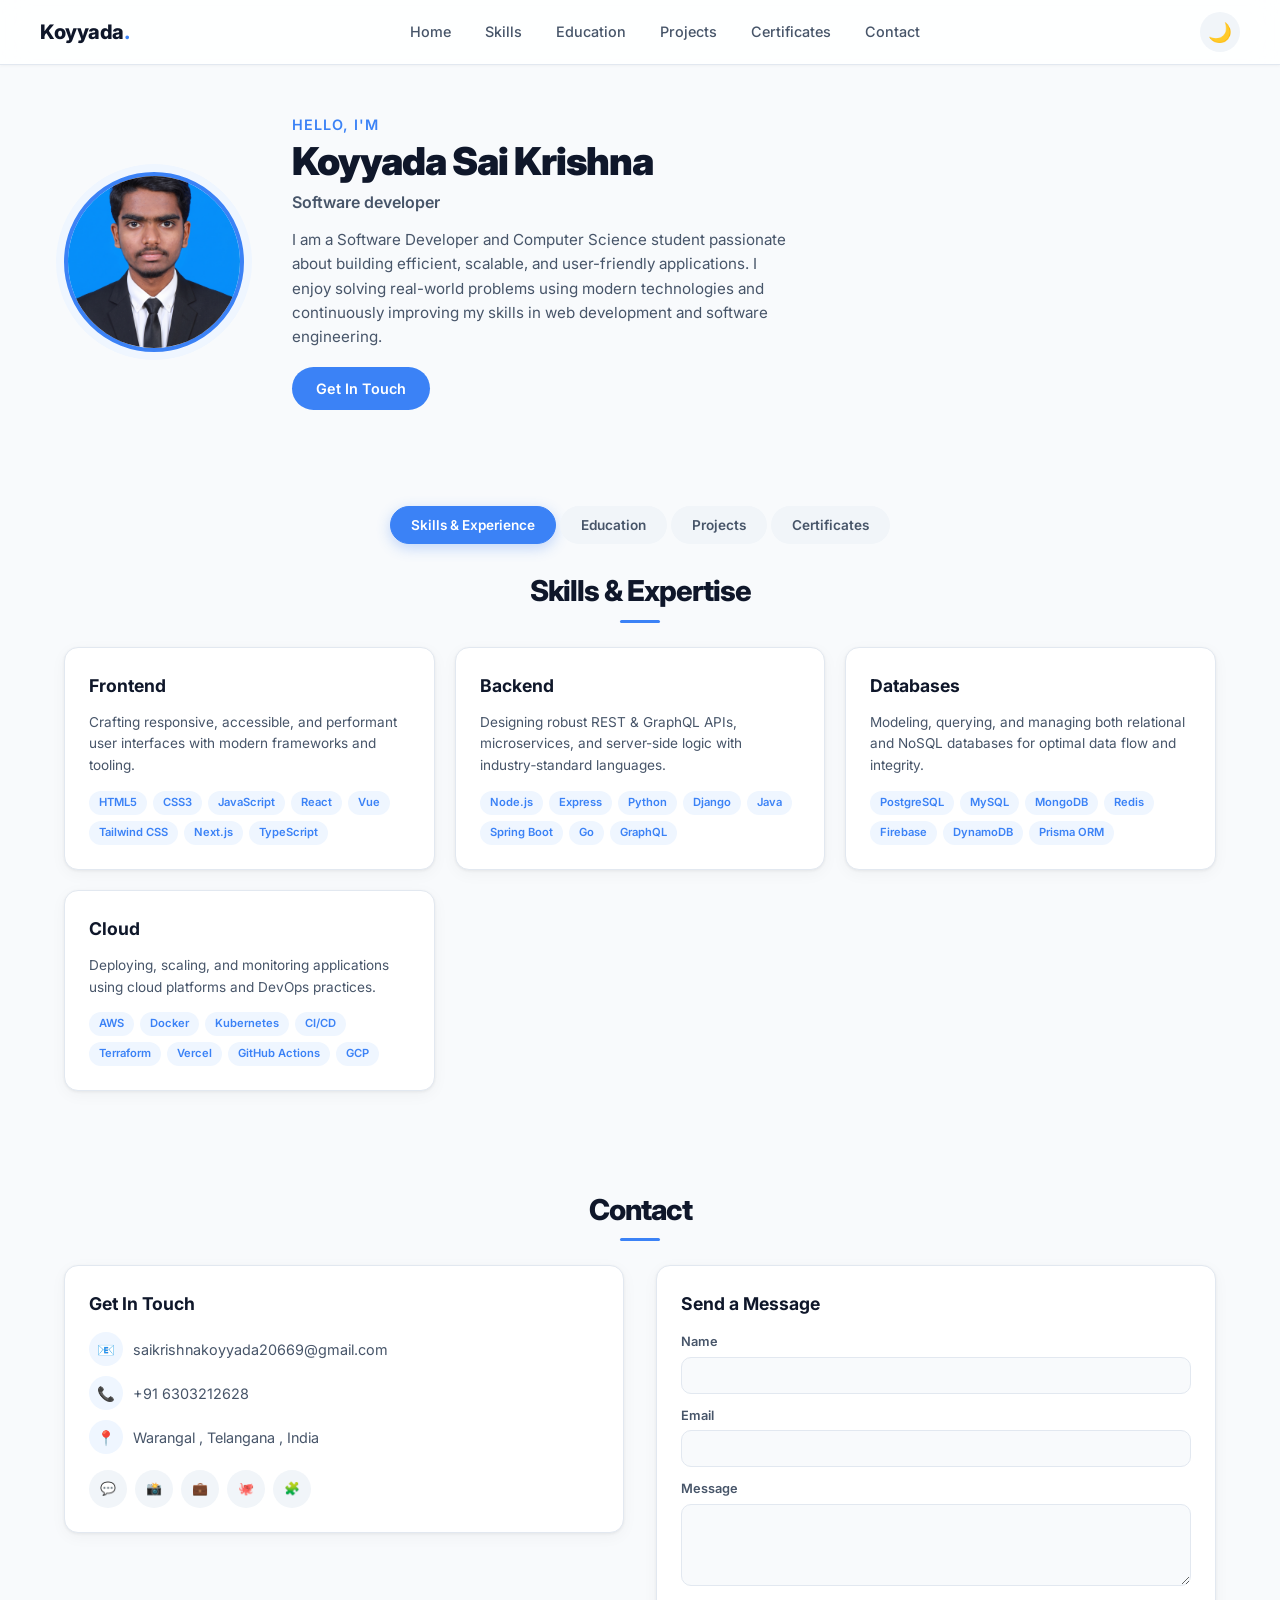
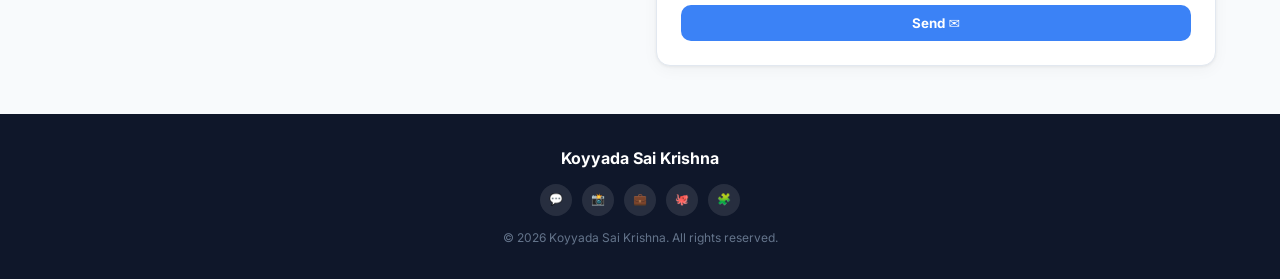
==== commit e75aa3c0: "Update index.html" ====
--- a/index.html
+++ b/index.html
@@ -3,8 +3,8 @@
 <head>
     <meta charset="UTF-8">
     <meta name="viewport" content="width=device-width, initial-scale=1.0">
-    <meta name="description" content="Dynamic Portfolio - Data Engineer">
-    <title>Portfolio | Data Engineer</title>
+    <meta name="description" content="Dynamic Portfolio - Full-Stack Developer">
+    <title>Portfolio | Alex Rivera</title>
 
     <link rel="preconnect" href="https://fonts.googleapis.com">
     <link rel="preconnect" href="https://fonts.gstatic.com" crossorigin>
@@ -93,166 +93,165 @@
         .skip-link { position: absolute; top: -100px; left: 16px; background: var(--accent); color: #fff; padding: 8px 16px; border-radius: 0 0 6px 6px; z-index: 1000; font-weight: 600; font-size: 0.875rem; transition: top 0.3s ease; }
         .skip-link:focus { top: 0; }
 
-        .navbar { position: sticky; top: 0; z-index: 100; background: var(--nav-bg); backdrop-filter: blur(14px); -webkit-backdrop-filter: blur(14px); border-bottom: 1px solid var(--border); box-shadow: var(--nav-shadow); transition: all 0.35s ease; padding: 0 24px; }
+        .navbar { position: sticky; top: 0; z-index: 100; background: var(--nav-bg); backdrop-filter: blur(14px); -webkit-backdrop-filter: blur(14px); border-bottom: 1px solid var(--border); box-shadow: var(--nav-shadow); padding: 0 24px; }
         .nav-container { max-width: 1200px; margin: 0 auto; display: flex; align-items: center; justify-content: space-between; height: 64px; }
-        .nav-brand { font-weight: 800; font-size: 1.25rem; letter-spacing: -0.5px; color: var(--text-primary); white-space: nowrap; }
+        .nav-brand { font-weight: 800; font-size: 1.25rem; letter-spacing: -0.5px; color: var(--text-primary); }
         .nav-brand span { color: var(--accent); }
         .nav-links { display: flex; gap: 6px; align-items: center; }
-        .nav-links a { padding: 8px 14px; border-radius: 8px; font-weight: 500; font-size: 0.9rem; color: var(--text-secondary); transition: all 0.25s ease; white-space: nowrap; }
+        .nav-links a { padding: 8px 14px; border-radius: 8px; font-weight: 500; font-size: 0.9rem; color: var(--text-secondary); transition: all 0.25s ease; }
         .nav-links a:hover, .nav-links a:focus-visible { color: var(--accent); background: var(--accent-light); }
         .nav-actions { display: flex; align-items: center; gap: 8px; }
-        .theme-toggle { width: 40px; height: 40px; border-radius: 50%; display: flex; align-items: center; justify-content: center; font-size: 1.2rem; color: var(--text-secondary); background: var(--bg-tertiary); flex-shrink: 0; transition: all 0.3s ease; }
+        .theme-toggle { width: 40px; height: 40px; border-radius: 50%; display: flex; align-items: center; justify-content: center; font-size: 1.2rem; color: var(--text-secondary); background: var(--bg-tertiary); flex-shrink: 0; transition: all 0.3s; }
         .theme-toggle:hover { color: var(--accent); background: var(--accent-light); transform: rotate(20deg); }
-        .hamburger { display: none; width: 40px; height: 40px; border-radius: 8px; flex-direction: column; align-items: center; justify-content: center; gap: 5px; background: var(--bg-tertiary); z-index: 101; flex-shrink: 0; }
-        .hamburger span { display: block; width: 20px; height: 2px; background: var(--text-primary); border-radius: 2px; transition: all 0.3s ease; }
+        .hamburger { display: none; width: 40px; height: 40px; border-radius: 8px; flex-direction: column; align-items: center; justify-content: center; gap: 5px; background: var(--bg-tertiary); z-index: 101; }
+        .hamburger span { display: block; width: 20px; height: 2px; background: var(--text-primary); border-radius: 2px; transition: all 0.3s; }
         .hamburger.active span:nth-child(1) { transform: translateY(7px) rotate(45deg); }
         .hamburger.active span:nth-child(2) { opacity: 0; }
         .hamburger.active span:nth-child(3) { transform: translateY(-7px) rotate(-45deg); }
 
-        .section { padding: 72px 24px; max-width: 1200px; margin: 0 auto; animation: fadeInUp 0.6s ease forwards; opacity: 0; }
-        @keyframes fadeInUp { from { opacity: 0; transform: translateY(28px); } to { opacity: 1; transform: translateY(0); } }
-        .section-header { text-align: center; margin-bottom: 48px; }
-        .section-header h2 { font-size: 2rem; font-weight: 800; letter-spacing: -1px; color: var(--text-primary); display: inline-block; position: relative; }
-        .section-header h2::after { content: ''; position: absolute; bottom: -10px; left: 50%; transform: translateX(-50%); width: 48px; height: 3px; background: var(--accent); border-radius: 3px; }
+        .section { padding: 48px 24px; max-width: 1200px; margin: 0 auto; }
+        .section-header { text-align: center; margin-bottom: 32px; }
+        .section-header h2 { font-size: 1.8rem; font-weight: 800; letter-spacing: -1px; position: relative; display: inline-block; }
+        .section-header h2::after { content: ''; position: absolute; bottom: -8px; left: 50%; transform: translateX(-50%); width: 40px; height: 3px; background: var(--accent); border-radius: 3px; }
 
         /* Home */
         #home-section .home-container { display: flex; align-items: center; gap: 48px; flex-wrap: wrap; justify-content: center; }
-        .home-image-wrapper { flex-shrink: 0; width: 220px; height: 220px; border-radius: 50%; overflow: hidden; border: 4px solid var(--accent); box-shadow: 0 0 0 8px var(--accent-light); background: var(--bg-tertiary); }
-        .home-image-wrapper img { width: 100%; height: 100%; object-fit: cover; transition: transform 0.4s ease; }
-        .home-image-wrapper:hover img { transform: scale(1.06); }
-        .home-image-fallback { width: 100%; height: 100%; display: flex; align-items: center; justify-content: center; font-size: 4rem; font-weight: 800; color: var(--accent); background: var(--accent-light); border-radius: 50%; }
+        .home-image-wrapper { flex-shrink: 0; width: 180px; height: 180px; border-radius: 50%; overflow: hidden; border: 4px solid var(--accent); box-shadow: 0 0 0 8px var(--accent-light); background: var(--bg-tertiary); }
+        .home-image-wrapper img { width: 100%; height: 100%; object-fit: cover; }
+        .home-image-fallback { width: 100%; height: 100%; display: flex; align-items: center; justify-content: center; font-size: 3.5rem; font-weight: 800; color: var(--accent); background: var(--accent-light); }
         .home-text { flex: 1; min-width: 280px; }
-        .home-text .greeting { font-size: 1rem; font-weight: 600; color: var(--accent); letter-spacing: 1px; text-transform: uppercase; margin-bottom: 4px; }
-        .home-text h1 { font-size: 2.8rem; font-weight: 900; letter-spacing: -1.5px; line-height: 1.1; margin-bottom: 8px; }
-        .home-text .role { font-size: 1.15rem; font-weight: 600; color: var(--text-secondary); margin-bottom: 16px; }
-        .home-text .description { font-size: 1rem; color: var(--text-secondary); line-height: 1.7; max-width: 520px; }
-        .home-cta { display: inline-block; margin-top: 20px; padding: 12px 28px; background: var(--accent); color: #fff; border-radius: 50px; font-weight: 600; transition: all 0.3s ease; }
-        .home-cta:hover { background: var(--accent-hover); transform: translateY(-3px); box-shadow: 0 8px 24px rgba(59,130,246,0.35); }
+        .home-text .greeting { font-size: 0.9rem; font-weight: 600; color: var(--accent); letter-spacing: 1px; text-transform: uppercase; }
+        .home-text h1 { font-size: 2.4rem; font-weight: 900; letter-spacing: -1px; line-height: 1.1; margin: 4px 0 8px; }
+        .home-text .role { font-size: 1rem; font-weight: 600; color: var(--text-secondary); margin-bottom: 12px; }
+        .home-text .description { font-size: 0.95rem; color: var(--text-secondary); line-height: 1.6; max-width: 500px; }
+        .home-cta { display: inline-block; margin-top: 18px; padding: 10px 24px; background: var(--accent); color: #fff; border-radius: 50px; font-weight: 600; font-size: 0.9rem; transition: all 0.3s; }
+        .home-cta:hover { background: var(--accent-hover); transform: translateY(-2px); box-shadow: 0 8px 24px rgba(59,130,246,0.35); }
+
+        /* Resume Block */
+        .resume-block { text-align: center; padding: 24px 24px 32px; background: var(--card-bg); border: 1px solid var(--border); border-radius: 14px; margin-bottom: 24px; box-shadow: var(--card-shadow); max-width: 600px; margin-left: auto; margin-right: auto; }
+        .resume-block h3 { font-weight: 700; font-size: 1.2rem; margin-bottom: 12px; }
+        .resume-block .resume-buttons { display: flex; gap: 12px; justify-content: center; flex-wrap: wrap; }
+        .resume-btn { padding: 10px 22px; border-radius: 8px; font-weight: 600; font-size: 0.9rem; display: inline-flex; align-items: center; gap: 6px; transition: all 0.3s; border: 1px solid var(--border); background: var(--bg-tertiary); color: var(--text-primary); }
+        .resume-btn.primary { background: var(--accent); color: #fff; border-color: var(--accent); }
+        .resume-btn:hover { transform: translateY(-2px); box-shadow: 0 4px 12px rgba(0,0,0,0.1); }
+        .resume-btn.primary:hover { background: var(--accent-hover); }
+
+        /* Tabs */
+        .tab-buttons { display: flex; justify-content: center; gap: 4px; margin-bottom: 24px; flex-wrap: wrap; }
+        .tab-btn { padding: 10px 20px; border-radius: 30px; font-weight: 600; font-size: 0.85rem; background: var(--bg-tertiary); color: var(--text-secondary); transition: all 0.25s; border: 1px solid transparent; }
+        .tab-btn:hover { background: var(--accent-light); color: var(--accent); }
+        .tab-btn.active { background: var(--accent); color: #fff; border-color: var(--accent); box-shadow: 0 4px 14px rgba(59,130,246,0.3); }
+        .tab-content-wrapper { position: relative; }
+        .tab-pane { display: none; animation: fadeInUp 0.35s ease; }
+        .tab-pane.active { display: block; }
+        @keyframes fadeInUp { from { opacity: 0; transform: translateY(12px); } to { opacity: 1; transform: translateY(0); } }
 
         /* Skills */
         .skills-grid { display: grid; grid-template-columns: repeat(auto-fill, minmax(280px, 1fr)); gap: 20px; }
-        .skill-card { background: var(--skill-card-bg); border: 1px solid var(--border); border-radius: 14px; padding: 24px; box-shadow: var(--card-shadow); transition: all 0.3s ease; display: flex; flex-direction: column; }
-        .skill-card:hover { box-shadow: var(--card-shadow-hover); transform: translateY(-4px); border-color: var(--accent); }
+        .skill-card { background: var(--skill-card-bg); border: 1px solid var(--border); border-radius: 14px; padding: 24px; box-shadow: var(--card-shadow); transition: all 0.3s; }
+        .skill-card:hover { box-shadow: var(--card-shadow-hover); transform: translateY(-3px); border-color: var(--accent); }
         .skill-card-header { display: flex; align-items: center; justify-content: space-between; margin-bottom: 12px; }
-        .skill-card-title { font-weight: 700; font-size: 1.1rem; color: var(--text-primary); }
-        .skill-level { font-size: 0.7rem; font-weight: 700; padding: 3px 10px; border-radius: 20px; text-transform: uppercase; background: var(--badge-bg); color: var(--badge-text); }
-        .skill-description { font-size: 0.85rem; color: var(--text-secondary); line-height: 1.6; margin-bottom: 14px; flex: 1; }
+        .skill-card-title { font-weight: 700; font-size: 1.1rem; }
+        .skill-description { font-size: 0.85rem; color: var(--text-secondary); line-height: 1.6; margin-bottom: 14px; }
         .skill-tech-tags { display: flex; flex-wrap: wrap; gap: 6px; }
         .skill-tech-tag { font-size: 0.7rem; font-weight: 600; padding: 3px 10px; border-radius: 20px; background: var(--tag-bg); color: var(--tag-text); }
 
         /* Education Timeline */
-        .timeline { position: relative; padding-left: 32px; max-width: 700px; margin: 0 auto; }
-        .timeline::before { content: ''; position: absolute; left: 14px; top: 0; bottom: 0; width: 2px; background: var(--timeline-line); }
-        .timeline-item { position: relative; margin-bottom: 36px; padding-left: 28px; }
-        .timeline-item::before { content: ''; position: absolute; left: -22px; top: 4px; width: 14px; height: 14px; border-radius: 50%; background: var(--accent); border: 3px solid var(--bg-primary); box-shadow: 0 0 0 3px var(--accent-light); z-index: 2; }
-        .timeline-degree { font-weight: 700; font-size: 1.1rem; color: var(--text-primary); }
-        .timeline-institution { font-weight: 500; color: var(--accent); font-size: 0.9rem; }
-        .timeline-year { display: inline-block; font-size: 0.8rem; color: var(--text-tertiary); background: var(--bg-tertiary); padding: 3px 10px; border-radius: 20px; margin: 6px 0; font-weight: 500; }
-        .timeline-desc { color: var(--text-secondary); font-size: 0.9rem; margin-top: 4px; }
-        .memo-btn { display: inline-block; margin-top: 10px; padding: 6px 16px; background: var(--accent-light); color: var(--accent); border-radius: 8px; font-weight: 600; font-size: 0.8rem; transition: all 0.25s ease; border: 1px solid transparent; }
-        .memo-btn:hover { background: var(--accent); color: #fff; border-color: var(--accent); }
+        .timeline { position: relative; padding-left: 24px; max-width: 700px; margin: 0 auto; }
+        .timeline::before { content: ''; position: absolute; left: 10px; top: 0; bottom: 0; width: 2px; background: var(--timeline-line); }
+        .timeline-item { position: relative; margin-bottom: 32px; padding-left: 28px; }
+        .timeline-item::before { content: ''; position: absolute; left: -18px; top: 4px; width: 12px; height: 12px; border-radius: 50%; background: var(--accent); border: 3px solid var(--bg-primary); box-shadow: 0 0 0 3px var(--accent-light); z-index: 2; }
+        .timeline-degree { font-weight: 700; font-size: 1rem; }
+        .timeline-institution { font-weight: 500; color: var(--accent); font-size: 0.85rem; }
+        .timeline-year { display: inline-block; font-size: 0.75rem; color: var(--text-tertiary); background: var(--bg-tertiary); padding: 2px 10px; border-radius: 20px; margin: 4px 0; }
+        .timeline-desc { font-size: 0.85rem; color: var(--text-secondary); margin-top: 4px; }
+        .memo-btn { display: inline-block; margin-top: 8px; padding: 5px 14px; background: var(--accent-light); color: var(--accent); border-radius: 8px; font-weight: 600; font-size: 0.75rem; transition: all 0.25s; }
+        .memo-btn:hover { background: var(--accent); color: #fff; }
 
         /* Projects */
-        .projects-grid { display: grid; grid-template-columns: repeat(auto-fill, minmax(320px, 1fr)); gap: 24px; }
-        .project-card { background: var(--card-bg); border-radius: 14px; overflow: hidden; border: 1px solid var(--border); box-shadow: var(--card-shadow); transition: all 0.35s ease; display: flex; flex-direction: column; }
-        .project-card:hover { box-shadow: var(--card-shadow-hover); transform: translateY(-5px); border-color: var(--accent); }
-        .project-card-image { width: 100%; height: 200px; background: var(--bg-tertiary); overflow: hidden; position: relative; }
-        .project-card-image img { width: 100%; height: 100%; object-fit: cover; transition: transform 0.5s ease; }
-        .project-card:hover .project-card-image img { transform: scale(1.05); }
-        .img-fallback { width: 100%; height: 100%; display: flex; align-items: center; justify-content: center; font-size: 3rem; color: var(--text-tertiary); background: var(--bg-tertiary); }
-        .project-card-body { padding: 20px; flex: 1; display: flex; flex-direction: column; }
-        .project-card-body h3 { font-weight: 700; font-size: 1.1rem; margin-bottom: 8px; }
-        .project-card-body p { font-size: 0.9rem; color: var(--text-secondary); flex: 1; margin-bottom: 14px; line-height: 1.6; }
-        .project-tags { display: flex; flex-wrap: wrap; gap: 6px; margin-bottom: 16px; }
-        .project-tag { font-size: 0.75rem; font-weight: 600; padding: 4px 10px; border-radius: 20px; background: var(--tag-bg); color: var(--tag-text); }
-        .project-links { display: flex; gap: 10px; flex-wrap: wrap; }
-        .project-btn { display: inline-flex; align-items: center; gap: 4px; padding: 8px 16px; border-radius: 8px; font-weight: 600; font-size: 0.8rem; transition: all 0.3s ease; border: 1px solid var(--border); color: var(--text-secondary); background: var(--bg-tertiary); }
-        .project-btn:hover { background: var(--accent); color: #fff; border-color: var(--accent); transform: translateY(-2px); box-shadow: 0 4px 12px rgba(59,130,246,0.3); }
+        .projects-grid { display: grid; grid-template-columns: repeat(auto-fill, minmax(320px, 1fr)); gap: 20px; }
+        .project-card { background: var(--card-bg); border-radius: 14px; overflow: hidden; border: 1px solid var(--border); box-shadow: var(--card-shadow); transition: all 0.35s; }
+        .project-card:hover { box-shadow: var(--card-shadow-hover); transform: translateY(-4px); border-color: var(--accent); }
+        .project-card-image { width: 100%; height: 180px; background: var(--bg-tertiary); overflow: hidden; }
+        .project-card-image img { width: 100%; height: 100%; object-fit: cover; }
+        .img-fallback { width: 100%; height: 100%; display: flex; align-items: center; justify-content: center; font-size: 2.5rem; color: var(--text-tertiary); }
+        .project-card-body { padding: 20px; }
+        .project-card-body h3 { font-weight: 700; font-size: 1rem; margin-bottom: 6px; }
+        .project-card-body p { font-size: 0.85rem; color: var(--text-secondary); margin-bottom: 12px; line-height: 1.6; }
+        .project-duration { display: inline-block; font-size: 0.75rem; font-weight: 600; color: var(--accent); background: var(--accent-light); padding: 2px 10px; border-radius: 20px; margin-bottom: 10px; }
+        .project-tags { display: flex; flex-wrap: wrap; gap: 6px; margin-bottom: 14px; }
+        .project-tag { font-size: 0.7rem; font-weight: 600; padding: 3px 10px; border-radius: 20px; background: var(--tag-bg); color: var(--tag-text); }
+        .project-links { display: flex; gap: 8px; flex-wrap: wrap; }
+        .project-btn { display: inline-flex; align-items: center; gap: 4px; padding: 7px 14px; border-radius: 8px; font-weight: 600; font-size: 0.75rem; transition: all 0.3s; border: 1px solid var(--border); background: var(--bg-tertiary); color: var(--text-secondary); }
         .project-btn.github { background: #24292e; color: #fff; border-color: #24292e; }
+        .project-btn.live { background: var(--accent); color: #fff; border-color: var(--accent); }
+        .project-btn:hover { transform: translateY(-2px); }
         .project-btn.github:hover { background: #000; }
-        .project-btn.live { background: var(--accent); color: #fff; border-color: var(--accent); }
         .project-btn.live:hover { background: var(--accent-hover); }
 
         /* Certificates */
-        .certs-featured-grid { display: grid; grid-template-columns: repeat(auto-fill, minmax(300px, 1fr)); gap: 20px; margin-bottom: 32px; }
-        .cert-card { background: var(--card-bg); border: 1px solid var(--border); border-radius: 12px; padding: 20px; box-shadow: var(--card-shadow); transition: all 0.3s ease; display: flex; gap: 14px; align-items: flex-start; }
-        .cert-card:hover { box-shadow: var(--card-shadow-hover); transform: translateY(-3px); border-color: var(--accent); }
-        .cert-icon { width: 50px; height: 50px; border-radius: 10px; flex-shrink: 0; overflow: hidden; background: var(--bg-tertiary); }
+        .certs-grid { display: grid; grid-template-columns: repeat(auto-fill, minmax(300px, 1fr)); gap: 16px; }
+        .cert-card { background: var(--card-bg); border: 1px solid var(--border); border-radius: 12px; padding: 18px; box-shadow: var(--card-shadow); display: flex; gap: 12px; align-items: flex-start; }
+        .cert-card:hover { box-shadow: var(--card-shadow-hover); transform: translateY(-2px); border-color: var(--accent); }
+        .cert-icon { width: 46px; height: 46px; border-radius: 10px; overflow: hidden; background: var(--bg-tertiary); flex-shrink: 0; }
         .cert-icon img { width: 100%; height: 100%; object-fit: cover; }
-        .icon-fallback { width: 100%; height: 100%; display: flex; align-items: center; justify-content: center; font-size: 1.5rem; background: var(--accent-light); color: var(--accent); font-weight: 700; }
-        .cert-info { flex: 1; min-width: 0; }
-        .cert-info h4 { font-weight: 700; font-size: 0.95rem; margin-bottom: 2px; }
-        .cert-platform { font-size: 0.8rem; color: var(--accent); font-weight: 600; }
-        .cert-date { font-size: 0.75rem; color: var(--text-tertiary); display: inline-block; margin-right: 8px; }
-        .cert-code { font-size: 0.7rem; color: var(--text-tertiary); background: var(--bg-tertiary); padding: 2px 8px; border-radius: 10px; font-family: monospace; }
-        .cert-desc { font-size: 0.82rem; color: var(--text-secondary); margin-top: 6px; line-height: 1.5; }
-        .cert-verify-link { display: inline-block; margin-top: 8px; font-size: 0.8rem; font-weight: 600; color: var(--accent); }
-        .cert-verify-link:hover { color: var(--accent-hover); text-decoration: underline; }
-        .view-more-btn { display: block; margin: 0 auto; padding: 12px 32px; background: var(--accent); color: #fff; border-radius: 50px; font-weight: 600; transition: all 0.3s ease; }
-        .view-more-btn:hover { background: var(--accent-hover); transform: translateY(-3px); box-shadow: 0 8px 24px rgba(59,130,246,0.35); }
+        .icon-fallback { width: 100%; height: 100%; display: flex; align-items: center; justify-content: center; font-size: 1.2rem; background: var(--accent-light); color: var(--accent); }
+        .cert-info h4 { font-weight: 700; font-size: 0.9rem; }
+        .cert-platform { font-size: 0.75rem; color: var(--accent); font-weight: 600; }
+        .cert-date { font-size: 0.7rem; color: var(--text-tertiary); margin-right: 6px; }
+        .cert-code { font-size: 0.65rem; background: var(--bg-tertiary); padding: 2px 6px; border-radius: 10px; font-family: monospace; }
+        .cert-desc { font-size: 0.78rem; color: var(--text-secondary); margin-top: 6px; line-height: 1.5; }
+        .cert-verify-link { display: inline-block; margin-top: 6px; font-size: 0.75rem; font-weight: 600; color: var(--accent); }
+
+        /* Contact */
+        .contact-container { display: grid; grid-template-columns: 1fr 1fr; gap: 32px; align-items: start; }
+        .contact-info-card, .contact-form-card { background: var(--card-bg); border: 1px solid var(--border); border-radius: 14px; padding: 24px; box-shadow: var(--card-shadow); }
+        .contact-info-card h3, .contact-form-card h3 { font-weight: 700; font-size: 1.1rem; margin-bottom: 14px; }
+        .contact-detail { display: flex; align-items: center; gap: 10px; margin-bottom: 10px; font-size: 0.9rem; color: var(--text-secondary); }
+        .detail-icon { width: 34px; height: 34px; border-radius: 50%; background: var(--accent-light); display: flex; align-items: center; justify-content: center; flex-shrink: 0; }
+        .social-links { display: flex; gap: 8px; margin-top: 16px; flex-wrap: wrap; }
+        .social-link { width: 38px; height: 38px; border-radius: 50%; background: var(--bg-tertiary); display: flex; align-items: center; justify-content: center; font-weight: 700; font-size: 0.8rem; transition: all 0.3s; }
+        .social-link:hover { background: var(--accent); color: #fff; transform: translateY(-3px); }
+        .form-group { margin-bottom: 12px; }
+        .form-group label { display: block; font-weight: 600; font-size: 0.8rem; margin-bottom: 4px; color: var(--text-secondary); }
+        .form-group input, .form-group textarea { width: 100%; padding: 10px 12px; border-radius: 10px; border: 1.5px solid var(--input-border); background: var(--input-bg); color: var(--text-primary); }
+        .submit-btn { width: 100%; padding: 10px; background: var(--accent); color: #fff; border-radius: 10px; font-weight: 700; }
+
+        /* Footer */
+        .site-footer { background: var(--footer-bg); color: var(--footer-text); padding: 32px 24px; text-align: center; }
+        .footer-container { max-width: 1200px; margin: 0 auto; display: flex; flex-direction: column; align-items: center; gap: 12px; }
+        .footer-name { font-weight: 700; font-size: 1rem; color: #fff; }
+        .footer-socials { display: flex; gap: 10px; }
+        .footer-socials a { width: 32px; height: 32px; border-radius: 50%; background: rgba(255,255,255,0.1); display: flex; align-items: center; justify-content: center; font-size: 0.7rem; color: #cbd5e1; }
+        .footer-socials a:hover { background: var(--accent); color: #fff; }
+        .footer-copy { font-size: 0.75rem; color: #64748b; }
 
         /* Modal */
-        .modal-overlay { position: fixed; inset: 0; z-index: 200; background: var(--modal-overlay); display: flex; align-items: center; justify-content: center; padding: 24px; opacity: 0; pointer-events: none; transition: opacity 0.35s ease; }
+        .modal-overlay { position: fixed; inset: 0; z-index: 200; background: var(--modal-overlay); display: flex; align-items: center; justify-content: center; padding: 24px; opacity: 0; pointer-events: none; transition: opacity 0.35s; }
         .modal-overlay.active { opacity: 1; pointer-events: all; }
-        .modal { background: var(--card-bg); border-radius: 16px; max-width: 850px; width: 100%; max-height: 85vh; overflow-y: auto; padding: 28px; position: relative; box-shadow: 0 20px 60px rgba(0,0,0,0.3); animation: modalIn 0.4s ease; }
+        .modal { background: var(--card-bg); border-radius: 16px; max-width: 800px; width: 100%; max-height: 85vh; overflow-y: auto; padding: 28px; position: relative; box-shadow: 0 20px 60px rgba(0,0,0,0.3); animation: modalIn 0.4s ease; }
         @keyframes modalIn { from { transform: translateY(40px) scale(0.94); opacity: 0; } to { transform: translateY(0) scale(1); opacity: 1; } }
-        .modal-close { position: sticky; top: 0; float: right; width: 36px; height: 36px; border-radius: 50%; background: var(--bg-tertiary); font-size: 1.2rem; display: flex; align-items: center; justify-content: center; color: var(--text-secondary); z-index: 10; transition: all 0.25s; }
+        .modal-close { position: sticky; top: 0; float: right; width: 32px; height: 32px; border-radius: 50%; background: var(--bg-tertiary); font-size: 1rem; display: flex; align-items: center; justify-content: center; color: var(--text-secondary); }
         .modal-close:hover { background: #ef4444; color: #fff; }
-        .modal-search { width: 100%; padding: 12px 16px; border-radius: 10px; border: 1.5px solid var(--input-border); background: var(--input-bg); color: var(--text-primary); margin-bottom: 20px; }
-        .modal-search:focus { outline: none; border-color: var(--input-focus); box-shadow: 0 0 0 3px var(--accent-light); }
-        .modal-certs-grid { display: grid; grid-template-columns: repeat(auto-fill, minmax(280px, 1fr)); gap: 16px; }
-        .modal-no-results { text-align: center; padding: 32px; color: var(--text-tertiary); grid-column: 1 / -1; }
-        .document-viewer { width: 100%; height: 70vh; border: 1px solid var(--border); border-radius: 8px; margin-top: 16px; }
-        .document-download { display: inline-block; margin-top: 12px; padding: 10px 20px; background: var(--accent); color: #fff; border-radius: 8px; font-weight: 600; }
-
-        /* Contact */
-        .contact-container { display: grid; grid-template-columns: 1fr 1fr; gap: 36px; align-items: start; }
-        .contact-info-card, .contact-form-card { background: var(--card-bg); border: 1px solid var(--border); border-radius: 14px; padding: 28px; box-shadow: var(--card-shadow); }
-        .contact-info-card h3, .contact-form-card h3 { font-weight: 700; font-size: 1.2rem; margin-bottom: 16px; }
-        .contact-detail { display: flex; align-items: center; gap: 10px; margin-bottom: 12px; font-size: 0.9rem; color: var(--text-secondary); }
-        .contact-detail .detail-icon { width: 36px; height: 36px; border-radius: 50%; background: var(--accent-light); display: flex; align-items: center; justify-content: center; flex-shrink: 0; }
-        .social-links { display: flex; gap: 10px; margin-top: 18px; flex-wrap: wrap; }
-        .social-link { width: 42px; height: 42px; border-radius: 50%; background: var(--bg-tertiary); display: flex; align-items: center; justify-content: center; font-weight: 700; font-size: 0.8rem; transition: all 0.3s; color: var(--text-secondary); }
-        .social-link:hover { background: var(--accent); color: #fff; transform: translateY(-3px); }
-        .form-group { margin-bottom: 14px; }
-        .form-group label { display: block; font-weight: 600; font-size: 0.85rem; margin-bottom: 4px; color: var(--text-secondary); }
-        .form-group input, .form-group textarea { width: 100%; padding: 11px 14px; border-radius: 10px; border: 1.5px solid var(--input-border); background: var(--input-bg); color: var(--text-primary); resize: vertical; }
-        .form-group input:focus, .form-group textarea:focus { outline: none; border-color: var(--input-focus); box-shadow: 0 0 0 3px var(--accent-light); }
-        .submit-btn { width: 100%; padding: 12px; background: var(--accent); color: #fff; border-radius: 10px; font-weight: 700; transition: all 0.3s; }
-        .submit-btn:hover { background: var(--accent-hover); }
-
-        /* Footer */
-        .site-footer { background: var(--footer-bg); color: var(--footer-text); padding: 36px 24px; text-align: center; }
-        .footer-container { max-width: 1200px; margin: 0 auto; display: flex; flex-direction: column; align-items: center; gap: 14px; }
-        .footer-name { font-weight: 700; font-size: 1.1rem; color: #fff; }
-        .footer-socials { display: flex; gap: 12px; }
-        .footer-socials a { width: 36px; height: 36px; border-radius: 50%; background: rgba(255,255,255,0.1); display: flex; align-items: center; justify-content: center; font-size: 0.75rem; color: #cbd5e1; transition: 0.3s; }
-        .footer-socials a:hover { background: var(--accent); color: #fff; }
-        .footer-copy { font-size: 0.8rem; color: #64748b; }
-
-        .back-to-top { position: fixed; bottom: 28px; right: 28px; width: 44px; height: 44px; border-radius: 50%; background: var(--accent); color: #fff; font-size: 1.3rem; display: flex; align-items: center; justify-content: center; z-index: 50; opacity: 0; pointer-events: none; transition: all 0.35s; transform: translateY(12px); }
+        .document-viewer { width: 100%; height: 60vh; border: 1px solid var(--border); border-radius: 8px; margin-top: 12px; }
+        .document-download { display: inline-block; margin-top: 12px; padding: 8px 18px; background: var(--accent); color: #fff; border-radius: 8px; font-weight: 600; }
+
+        .back-to-top { position: fixed; bottom: 24px; right: 24px; width: 40px; height: 40px; border-radius: 50%; background: var(--accent); color: #fff; font-size: 1.2rem; display: flex; align-items: center; justify-content: center; z-index: 50; opacity: 0; pointer-events: none; transition: all 0.35s; transform: translateY(12px); }
         .back-to-top.visible { opacity: 1; pointer-events: all; transform: translateY(0); }
-        .back-to-top:hover { background: var(--accent-hover); transform: translateY(-4px); }
-
-        @media (max-width: 1024px) {
-            .contact-container { grid-template-columns: 1fr; }
-            .skills-grid { grid-template-columns: repeat(auto-fill, minmax(260px, 1fr)); }
-        }
+
         @media (max-width: 768px) {
             .nav-links { position: fixed; top: 0; right: -100%; width: 260px; height: 100vh; background: var(--card-bg); flex-direction: column; padding: 80px 24px 24px; gap: 2px; box-shadow: -4px 0 24px rgba(0,0,0,0.15); transition: right 0.35s; z-index: 99; }
             .nav-links.mobile-open { right: 0; }
-            .nav-links a { padding: 12px 16px; border-radius: 10px; width: 100%; }
             .hamburger { display: flex; }
-            .home-container { flex-direction: column; text-align: center; gap: 24px; }
+            .home-container { flex-direction: column; text-align: center; }
+            .home-image-wrapper { width: 150px; height: 150px; }
             .home-text h1 { font-size: 2rem; }
-            .home-image-wrapper { width: 160px; height: 160px; }
-            .section { padding: 48px 16px; }
+            .section { padding: 36px 16px; }
             .skills-grid { grid-template-columns: 1fr; }
             .projects-grid { grid-template-columns: 1fr; }
-            .certs-featured-grid { grid-template-columns: 1fr; }
-            .modal { padding: 18px; }
-            .modal-certs-grid { grid-template-columns: 1fr; }
-            .back-to-top { bottom: 16px; right: 16px; width: 38px; height: 38px; }
+            .certs-grid { grid-template-columns: 1fr; }
+            .contact-container { grid-template-columns: 1fr; }
+            .tab-btn { padding: 8px 14px; font-size: 0.8rem; }
         }
     </style>
 </head>
@@ -273,27 +272,35 @@
     </nav>
 
     <main id="main-content">
+        <!-- Home Section -->
         <section class="section" id="home-section" aria-labelledby="home-heading"></section>
-        <section class="section" id="skills-section" aria-labelledby="skills-heading"></section>
-        <section class="section" id="education-section" aria-labelledby="education-heading"></section>
-        <section class="section" id="projects-section" aria-labelledby="projects-heading"></section>
-        <section class="section" id="certificates-section" aria-labelledby="certificates-heading"></section>
+
+        <!-- Resume Download -->
+        <div class="section" id="resume-section"></div>
+
+        <!-- Tabbed Sections -->
+        <div class="section" id="tabbed-section">
+            <div class="tab-buttons" id="tab-buttons">
+                <button class="tab-btn active" data-tab="skills">Skills & Experience</button>
+                <button class="tab-btn" data-tab="education">Education</button>
+                <button class="tab-btn" data-tab="projects">Projects</button>
+                <button class="tab-btn" data-tab="certificates">Certificates</button>
+            </div>
+            <div class="tab-content-wrapper">
+                <section class="tab-pane active" id="skills-section" aria-labelledby="skills-heading"></section>
+                <section class="tab-pane" id="education-section" aria-labelledby="education-heading"></section>
+                <section class="tab-pane" id="projects-section" aria-labelledby="projects-heading"></section>
+                <section class="tab-pane" id="certificates-section" aria-labelledby="certificates-heading"></section>
+            </div>
+        </div>
+
+        <!-- Contact Section -->
         <section class="section" id="contact-section" aria-labelledby="contact-heading"></section>
     </main>
 
     <footer class="site-footer" id="site-footer"></footer>
 
-    <!-- Certificate Modal -->
-    <div class="modal-overlay" id="cert-modal-overlay" aria-hidden="true">
-        <div class="modal" id="cert-modal" role="dialog" aria-modal="true" aria-labelledby="modal-title">
-            <button class="modal-close" id="modal-close" aria-label="Close modal">&times;</button>
-            <h3 id="modal-title" style="font-weight:700;margin-bottom:12px;">All Certificates</h3>
-            <input type="text" class="modal-search" id="modal-search" placeholder="Search certificates...">
-            <div class="modal-certs-grid" id="modal-certs-grid"></div>
-        </div>
-    </div>
-
-    <!-- Document Modal -->
+    <!-- Document Modal (for education memos) -->
     <div class="modal-overlay" id="doc-modal-overlay" aria-hidden="true">
         <div class="modal" id="doc-modal" role="dialog" aria-modal="true" aria-labelledby="doc-modal-title">
             <button class="modal-close" id="doc-modal-close" aria-label="Close">&times;</button>
@@ -311,10 +318,6 @@
             const hamburger = document.getElementById('hamburger');
             const themeToggle = document.getElementById('theme-toggle');
             const backToTop = document.getElementById('back-to-top');
-            const certModalOverlay = document.getElementById('cert-modal-overlay');
-            const certModalClose = document.getElementById('modal-close');
-            const modalSearch = document.getElementById('modal-search');
-            const modalCertsGrid = document.getElementById('modal-certs-grid');
             const docModalOverlay = document.getElementById('doc-modal-overlay');
             const docModalClose = document.getElementById('doc-modal-close');
             const docViewerContainer = document.getElementById('doc-viewer-container');
@@ -327,17 +330,19 @@
             const certificatesSection = document.getElementById('certificates-section');
             const contactSection = document.getElementById('contact-section');
             const footerEl = document.getElementById('site-footer');
+            const resumeSection = document.getElementById('resume-section');
+            const tabButtons = document.querySelectorAll('.tab-btn');
+            const tabPanes = document.querySelectorAll('.tab-pane');
 
             const sectionMap = {
-                home: { id: 'home-section', label: 'Home' },
-                skills: { id: 'skills-section', label: 'Skills' },
-                education: { id: 'education-section', label: 'Education' },
-                projects: { id: 'projects-section', label: 'Projects' },
-                certificates: { id: 'certificates-section', label: 'Certificates' },
-                contact: { id: 'contact-section', label: 'Contact' },
+                home: { id: 'home-section', label: 'Home', type: 'scroll' },
+                skills: { id: 'skills-section', label: 'Skills', tab: 'skills' },
+                education: { id: 'education-section', label: 'Education', tab: 'education' },
+                projects: { id: 'projects-section', label: 'Projects', tab: 'projects' },
+                certificates: { id: 'certificates-section', label: 'Certificates', tab: 'certificates' },
+                contact: { id: 'contact-section', label: 'Contact', type: 'scroll' },
             };
 
-            let allCertificates = [];
             let jsonData = null;
 
             function placeholderSVG(w,h,t,bg='#e2e8f0',tc='#94a3b8') {
@@ -352,8 +357,7 @@
                     return jsonData;
                 } catch(e) {
                     homeSection.innerHTML = `<div style="text-align:center;padding:60px"><h2 style="color:#ef4444;">⚠️ Could not load data.json</h2><p>${e.message}</p></div>`;
-                    [skillsSection,educationSection,projectsSection,certificatesSection,contactSection,footerEl].forEach(el=> el.style.display='none');
-                    throw e;
+                    return null;
                 }
             }
 
@@ -363,7 +367,7 @@
                 homeSection.innerHTML = `
                     <div class="home-container">
                         <div class="home-image-wrapper">
-                            ${h.image ? `<img src="${h.image}" alt="${h.name}" width="220" height="220" onerror="this.parentElement.innerHTML='<div class=\\'home-image-fallback\\'>${(h.name||'?').charAt(0).toUpperCase()}</div>'">` : `<div class="home-image-fallback">${(h.name||'?').charAt(0).toUpperCase()}</div>`}
+                            ${h.image ? `<img src="${h.image}" alt="${h.name}" width="180" height="180" onerror="this.parentElement.innerHTML='<div class=\\'home-image-fallback\\'>${(h.name||'?').charAt(0).toUpperCase()}</div>'">` : `<div class="home-image-fallback">${(h.name||'?').charAt(0).toUpperCase()}</div>`}
                         </div>
                         <div class="home-text">
                             <p class="greeting">Hello, I'm</p>
@@ -377,32 +381,40 @@
                 document.title = `${h.name||'Portfolio'} | ${h.role||''}`;
             }
 
+            function renderResume(d) {
+                if(!d?.resume?.url) { resumeSection.style.display='none'; return; }
+                const r = d.resume;
+                resumeSection.innerHTML = `
+                    <div class="resume-block">
+                        <h3>My Resume</h3>
+                        <div class="resume-buttons">
+                            <a href="${r.url}" target="_blank" rel="noopener noreferrer" class="resume-btn primary">📄 ${r.viewText||'View Resume'}</a>
+                            <a href="${r.url}" download class="resume-btn">⬇ ${r.buttonText||'Download Resume'}</a>
+                        </div>
+                    </div>`;
+            }
+
             function renderSkills(d) {
-                if(!d?.skills?.length) { skillsSection.style.display='none'; return; }
-                const cards = d.skills.map(s=>{
-                    const levelClass = (s.level||'').toLowerCase().replace(/\s/g,'');
-                    return `
+                if(!d?.skills?.length) { skillsSection.innerHTML = ''; return; }
+                const cards = d.skills.map(s=>`
                     <div class="skill-card">
-                        <div class="skill-card-header">
-                            <span class="skill-card-title">${s.title}</span>
-                            ${s.level ? `<span class="skill-level ${levelClass}">${s.level}</span>` : ''}
-                        </div>
-                        ${s.description ? `<p class="skill-description">${s.description}</p>` : ''}
+                        <div class="skill-card-header"><span class="skill-card-title">${s.title}</span></div>
+                        <p class="skill-description">${s.description||''}</p>
                         ${s.technologies?.length ? `<div class="skill-tech-tags">${s.technologies.map(t=>`<span class="skill-tech-tag">${t}</span>`).join('')}</div>` : ''}
-                    </div>`;
-                }).join('');
+                    </div>
+                `).join('');
                 skillsSection.innerHTML = `<div class="section-header"><h2 id="skills-heading">Skills & Expertise</h2></div><div class="skills-grid">${cards}</div>`;
             }
 
             function renderEducation(d) {
-                if(!d?.education?.length) { educationSection.style.display='none'; return; }
+                if(!d?.education?.length) { educationSection.innerHTML = ''; return; }
                 const items = d.education.map(e=>`
                     <div class="timeline-item">
                         <p class="timeline-degree">${e.degree||''}</p>
                         <p class="timeline-institution">${e.institution||''}</p>
                         <span class="timeline-year">${e.year||''}</span>
-                        ${e.description ? `<p class="timeline-desc">${e.description}</p>` : ''}
-                        ${e.document ? `<button class="memo-btn" data-doc-url="${e.document.url}" data-doc-title="${e.document.title||'Document'}">📄 View ${e.document.title||'Memo'}</button>` : ''}
+                        <p class="timeline-desc">${e.description||''}</p>
+                        ${e.document ? `<button class="memo-btn" data-doc-url="${e.document.url}" data-doc-title="${e.document.title||'Document'}">📄 ${e.document.title||'View'}</button>` : ''}
                     </div>
                 `).join('');
                 educationSection.innerHTML = `<div class="section-header"><h2 id="education-heading">Education</h2></div><div class="timeline">${items}</div>`;
@@ -415,35 +427,13 @@
                 });
             }
 
-            function openDocModal(url, title) {
-                document.getElementById('doc-modal-title').textContent = title || 'Document';
-                const isPDF = url?.toLowerCase().endsWith('.pdf');
-                if(isPDF) {
-                    docViewerContainer.innerHTML = `<iframe src="${url}" class="document-viewer" title="Document preview"></iframe><a href="${url}" download class="document-download">⬇ Download PDF</a>`;
-                } else {
-                    docViewerContainer.innerHTML = `<p style="margin-bottom:12px;">Preview not available.</p><a href="${url}" target="_blank" rel="noopener" class="document-download">🔗 Open Document</a>`;
-                }
-                docModalOverlay.classList.add('active');
-                docModalOverlay.setAttribute('aria-hidden','false');
-                document.body.style.overflow = 'hidden';
-            }
-
-            function closeDocModal() {
-                docModalOverlay.classList.remove('active');
-                docModalOverlay.setAttribute('aria-hidden','true');
-                docViewerContainer.innerHTML = '';
-                document.body.style.overflow = '';
-            }
-            docModalClose.addEventListener('click', closeDocModal);
-            docModalOverlay.addEventListener('click', (e)=>{ if(e.target===docModalOverlay) closeDocModal(); });
-            document.addEventListener('keydown', (e)=>{ if(e.key==='Escape' && docModalOverlay.classList.contains('active')) closeDocModal(); });
-
             function renderProjects(d) {
-                if(!d?.projects?.length) { projectsSection.style.display='none'; return; }
+                if(!d?.projects?.length) { projectsSection.innerHTML = ''; return; }
                 const cards = d.projects.map(p=>{
                     const tagsHTML = Array.isArray(p.technologies) ? p.technologies.map(t=>`<span class="project-tag">${t}</span>`).join('') : '';
                     const githubBtn = p.github ? `<a href="${p.github}" target="_blank" rel="noopener noreferrer" class="project-btn github">🐙 GitHub</a>` : '';
                     const liveBtn = p.live ? `<a href="${p.live}" target="_blank" rel="noopener noreferrer" class="project-btn live">🚀 Live Demo</a>` : '';
+                    const durationHTML = p.duration ? `<span class="project-duration">⏱ ${p.duration}</span>` : '';
                     return `
                         <div class="project-card">
                             <div class="project-card-image">
@@ -452,6 +442,7 @@
                             <div class="project-card-body">
                                 <h3>${p.title}</h3>
                                 <p>${p.description||''}</p>
+                                ${durationHTML}
                                 ${tagsHTML ? `<div class="project-tags">${tagsHTML}</div>` : ''}
                                 ${ (githubBtn || liveBtn) ? `<div class="project-links">${githubBtn}${liveBtn}</div>` : '' }
                             </div>
@@ -461,60 +452,33 @@
             }
 
             function renderCertificates(d) {
-                if(!d?.certificates) { certificatesSection.style.display='none'; return; }
+                if(!d?.certificates) { certificatesSection.innerHTML = ''; return; }
                 const featured = Array.isArray(d.certificates.featured) ? d.certificates.featured : [];
                 const others = Array.isArray(d.certificates.others) ? d.certificates.others : [];
-                if(!featured.length && !others.length) { certificatesSection.style.display='none'; return; }
-                allCertificates = [...featured, ...others];
-                const featuredHTML = featured.map(c=>createCertCard(c)).join('');
-                certificatesSection.innerHTML = `
-                    <div class="section-header"><h2 id="certificates-heading">Certificates</h2></div>
-                    <div class="certs-featured-grid">${featuredHTML||'<p style="text-align:center;grid-column:1/-1;">No featured certificates</p>'}</div>
-                    ${others.length ? '<button class="view-more-btn" id="view-more-certs">View More Certificates</button>' : ''}`;
-                document.getElementById('view-more-certs')?.addEventListener('click', openCertModal);
-            }
-
-            function createCertCard(c) {
-                return `
-                <div class="cert-card">
-                    <div class="cert-icon">
-                        ${c.icon ? `<img src="${c.icon}" alt="${c.name}" width="50" height="50" onerror="this.parentElement.innerHTML='<div class=\\'icon-fallback\\'>${(c.name||'C').charAt(0)}</div>'">` : `<div class="icon-fallback">${(c.name||'C').charAt(0)}</div>`}
+                const allCerts = [...featured, ...others];
+                if(!allCerts.length) { certificatesSection.innerHTML = ''; return; }
+                const cards = allCerts.map(c=>`
+                    <div class="cert-card">
+                        <div class="cert-icon">
+                            ${c.icon ? `<img src="${c.icon}" alt="${c.name}" width="46" height="46" onerror="this.parentElement.innerHTML='<div class=\\'icon-fallback\\'>${(c.name||'C').charAt(0)}</div>'">` : `<div class="icon-fallback">${(c.name||'C').charAt(0)}</div>`}
+                        </div>
+                        <div class="cert-info">
+                            <h4>${c.name||''}</h4>
+                            <span class="cert-platform">${c.platform||''}</span>
+                            <div><span class="cert-date">📅 ${c.date||''}</span>${c.code?`<span class="cert-code">${c.code}</span>`:''}</div>
+                            <p class="cert-desc">${c.description||''}</p>
+                            ${c.link?`<a href="${c.link}" target="_blank" rel="noopener" class="cert-verify-link">🔗 Verify</a>`:''}
+                        </div>
                     </div>
-                    <div class="cert-info">
-                        <h4>${c.name||''}</h4>
-                        <span class="cert-platform">${c.platform||''}</span>
-                        <div><span class="cert-date">📅 ${c.date||''}</span>${c.code?`<span class="cert-code">${c.code}</span>`:''}</div>
-                        ${c.description?`<p class="cert-desc">${c.description}</p>`:''}
-                        ${c.link?`<a href="${c.link}" target="_blank" rel="noopener" class="cert-verify-link">🔗 Verify</a>`:''}
-                    </div>
-                </div>`;
-            }
-
-            function openCertModal() {
-                certModalOverlay.classList.add('active'); certModalOverlay.setAttribute('aria-hidden','false');
-                modalSearch.value=''; renderModalCerts(allCertificates); document.body.style.overflow='hidden'; modalSearch.focus();
-            }
-            function closeCertModal() {
-                certModalOverlay.classList.remove('active'); certModalOverlay.setAttribute('aria-hidden','true'); document.body.style.overflow='';
-            }
-            function renderModalCerts(certs) {
-                if(!certs.length) { modalCertsGrid.innerHTML='<p class="modal-no-results">No certificates match.</p>'; return; }
-                modalCertsGrid.innerHTML = certs.map(c=>createCertCard(c)).join('');
-            }
-            modalSearch.addEventListener('input', ()=>{
-                const q = modalSearch.value.toLowerCase();
-                const filtered = allCertificates.filter(c=> (c.name?.toLowerCase().includes(q)) || (c.platform?.toLowerCase().includes(q)) || (c.description?.toLowerCase().includes(q)) || (c.code?.toLowerCase().includes(q)) );
-                renderModalCerts(filtered);
-            });
-            certModalClose.addEventListener('click', closeCertModal);
-            certModalOverlay.addEventListener('click', (e)=>{ if(e.target===certModalOverlay) closeCertModal(); });
-            document.addEventListener('keydown', (e)=>{ if(e.key==='Escape' && certModalOverlay.classList.contains('active')) closeCertModal(); });
+                `).join('');
+                certificatesSection.innerHTML = `<div class="section-header"><h2 id="certificates-heading">Certificates</h2></div><div class="certs-grid">${cards}</div>`;
+            }
 
             function renderContact(d) {
                 if(!d?.contact) { contactSection.style.display='none'; return; }
                 const c=d.contact; const socials=c.socials||{};
                 const icons={whatsapp:'💬',instagram:'📸',linkedin:'💼',github:'🐙',leetcode:'🧩'};
-                const socialLinks = Object.entries(socials).map(([p,u])=>`<a href="${u||'#'}" class="social-link" target="_blank" rel="noopener" title="${p}" aria-label="${p}">${icons[p]||'🔗'}</a>`).join('');
+                const socialLinks = Object.entries(socials).map(([p,u])=>`<a href="${u||'#'}" class="social-link" target="_blank" rel="noopener" title="${p}">${icons[p]||'🔗'}</a>`).join('');
                 contactSection.innerHTML = `
                     <div class="section-header"><h2 id="contact-heading">Contact</h2></div>
                     <div class="contact-container">
@@ -549,6 +513,17 @@
                     </div>`;
             }
 
+            function switchTab(tabName) {
+                tabButtons.forEach(b => b.classList.toggle('active', b.dataset.tab === tabName));
+                tabPanes.forEach(pane => {
+                    pane.classList.toggle('active', pane.id === `${tabName}-section`);
+                });
+                // update nav active state if needed
+                navLinks.querySelectorAll('a').forEach(a => a.classList.remove('active'));
+                const navItem = Array.from(navLinks.querySelectorAll('a')).find(a => a.getAttribute('href') === `#${tabName}-section`);
+                if(navItem) navItem.classList.add('active');
+            }
+
             function buildNav(d) {
                 const show = [];
                 if(d?.home) show.push('home');
@@ -557,16 +532,53 @@
                 if(d?.projects?.length) show.push('projects');
                 if(d?.certificates && (d.certificates.featured?.length||d.certificates.others?.length)) show.push('certificates');
                 if(d?.contact) show.push('contact');
+
                 const frag = document.createDocumentFragment();
-                show.forEach(key=>{
+                show.forEach(key => {
                     const sec = sectionMap[key];
                     const a = document.createElement('a');
-                    a.href=`#${sec.id}`; a.textContent=sec.label;
-                    a.addEventListener('click', ()=>{ navLinks.classList.remove('mobile-open'); hamburger.classList.remove('active'); hamburger.setAttribute('aria-expanded','false'); });
+                    a.href = `#${sec.id}`;
+                    a.textContent = sec.label;
+                    a.addEventListener('click', (e) => {
+                        e.preventDefault();
+                        if(sec.type === 'scroll') {
+                            document.querySelector(sec.id)?.scrollIntoView({ behavior: 'smooth' });
+                        } else if(sec.tab) {
+                            switchTab(sec.tab);
+                            document.getElementById('tabbed-section').scrollIntoView({ behavior: 'smooth' });
+                        }
+                        navLinks.classList.remove('mobile-open');
+                        hamburger.classList.remove('active');
+                        hamburger.setAttribute('aria-expanded','false');
+                    });
                     frag.appendChild(a);
                 });
-                navLinks.innerHTML=''; navLinks.appendChild(frag);
-            }
+                navLinks.innerHTML = '';
+                navLinks.appendChild(frag);
+            }
+
+            function openDocModal(url, title) {
+                document.getElementById('doc-modal-title').textContent = title || 'Document';
+                const isPDF = url?.toLowerCase().endsWith('.pdf');
+                if(isPDF) {
+                    docViewerContainer.innerHTML = `<iframe src="${url}" class="document-viewer" title="Document preview"></iframe><a href="${url}" download class="document-download">⬇ Download PDF</a>`;
+                } else {
+                    docViewerContainer.innerHTML = `<p style="margin-bottom:12px;">Preview not available.</p><a href="${url}" target="_blank" rel="noopener" class="document-download">🔗 Open Document</a>`;
+                }
+                docModalOverlay.classList.add('active');
+                docModalOverlay.setAttribute('aria-hidden','false');
+                document.body.style.overflow = 'hidden';
+            }
+
+            function closeDocModal() {
+                docModalOverlay.classList.remove('active');
+                docModalOverlay.setAttribute('aria-hidden','true');
+                docViewerContainer.innerHTML = '';
+                document.body.style.overflow = '';
+            }
+            docModalClose.addEventListener('click', closeDocModal);
+            docModalOverlay.addEventListener('click', (e)=>{ if(e.target===docModalOverlay) closeDocModal(); });
+            document.addEventListener('keydown', (e)=>{ if(e.key==='Escape' && docModalOverlay.classList.contains('active')) closeDocModal(); });
 
             function setupTheme() {
                 const saved = localStorage.getItem('portfolio-theme');
@@ -590,7 +602,10 @@
                 });
                 document.addEventListener('click', (e)=>{
                     if(navLinks.classList.contains('mobile-open') && !navLinks.contains(e.target) && !hamburger.contains(e.target)) {
-                        navLinks.classList.remove('mobile-open'); hamburger.classList.remove('active'); hamburger.setAttribute('aria-expanded','false'); document.body.style.overflow='';
+                        navLinks.classList.remove('mobile-open');
+                        hamburger.classList.remove('active');
+                        hamburger.setAttribute('aria-expanded','false');
+                        document.body.style.overflow = '';
                     }
                 });
             }
@@ -599,25 +614,37 @@
                 window.addEventListener('scroll', ()=>{ backToTop.classList.toggle('visible', window.scrollY>500); });
                 backToTop.addEventListener('click', ()=>{ window.scrollTo({top:0,behavior:'smooth'}); });
             }
+
+            // Initialize tabs
+            tabButtons.forEach(btn => {
+                btn.addEventListener('click', () => switchTab(btn.dataset.tab));
+            });
 
             async function init() {
                 setupTheme();
                 setupMobileMenu();
                 setupBackToTop();
-                try {
-                    const data = await fetchData();
-                    buildNav(data);
-                    renderHome(data);
-                    renderSkills(data);
-                    renderEducation(data);
-                    renderProjects(data);
-                    renderCertificates(data);
-                    renderContact(data);
-                    renderFooter(data);
-                } catch(e) { console.warn('⚠️ Portfolio load error'); }
+                const data = await fetchData();
+                if(!data) return;
+                renderHome(data);
+                renderResume(data);
+                renderSkills(data);
+                renderEducation(data);
+                renderProjects(data);
+                renderCertificates(data);
+                renderContact(data);
+                renderFooter(data);
+                buildNav(data);
+                // Activate initial tab from hash or default
+                const hash = window.location.hash.replace('#', '').replace('-section','');
+                if(hash && sectionMap[hash]?.tab) {
+                    switchTab(sectionMap[hash].tab);
+                } else {
+                    switchTab('skills');
+                }
             }
             init();
         })();
     </script>
 </body>
-</html>+</html>
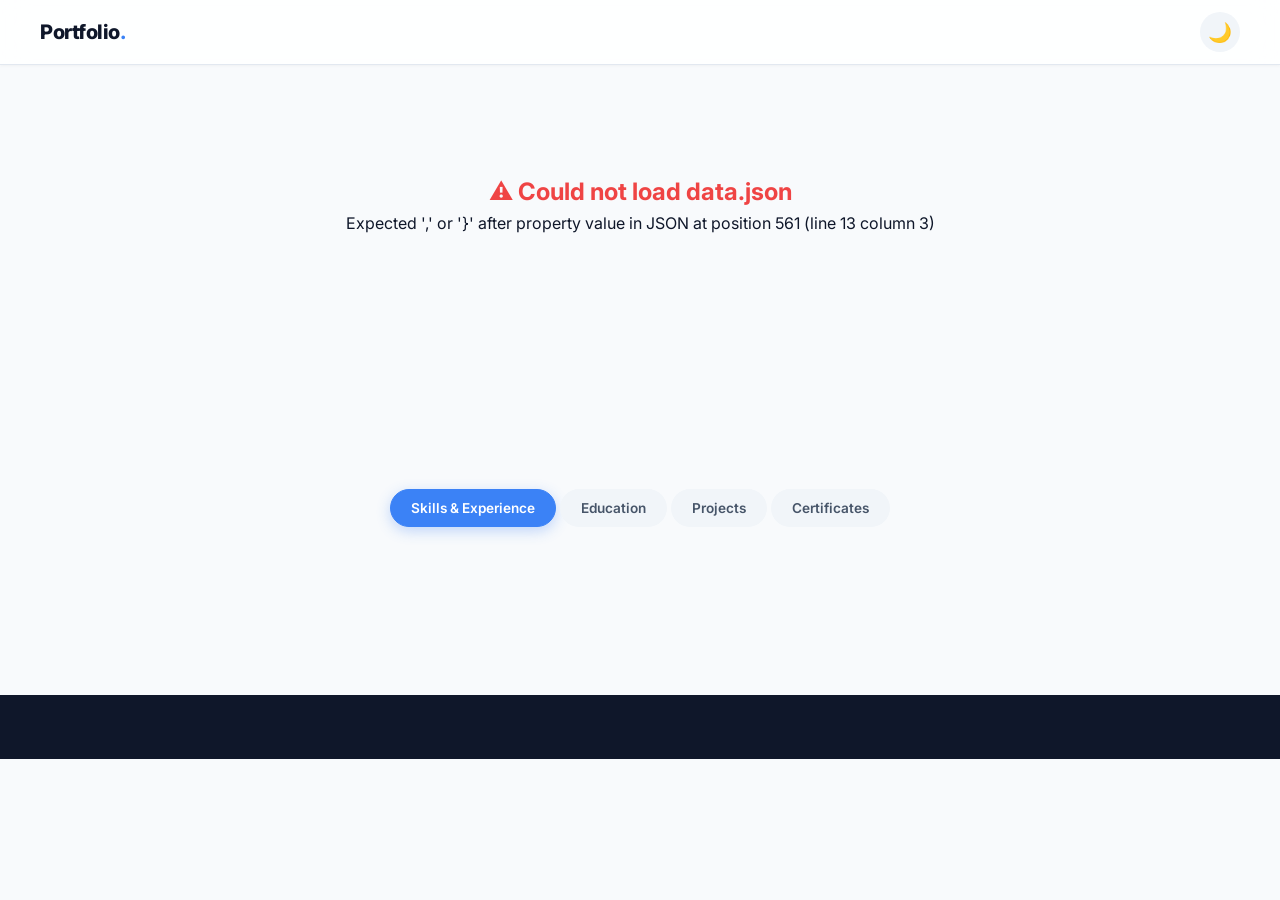
==== commit 48ac2aa7: "Update index.html" ====
--- a/index.html
+++ b/index.html
@@ -360,7 +360,22 @@
                     return null;
                 }
             }
-
+function renderResume(d) {
+    if(!d?.resume?.url) { resumeSection.style.display='none'; return; }
+    const r = d.resume;
+    resumeSection.innerHTML = `
+        <div class="resume-block">
+            <h3>My Resume</h3>
+            <div class="resume-buttons">
+                <a href="${r.url}" target="_blank" rel="noopener noreferrer" class="resume-btn primary">
+                    📄 ${r.viewText||'View Resume'}
+                </a>
+                <a href="${r.url}" download class="resume-btn">
+                    ⬇ ${r.buttonText||'Download Resume'}
+                </a>
+            </div>
+        </div>`;
+}
             function renderHome(d) {
                 if(!d?.home) { homeSection.style.display='none'; return; }
                 const h = d.home;
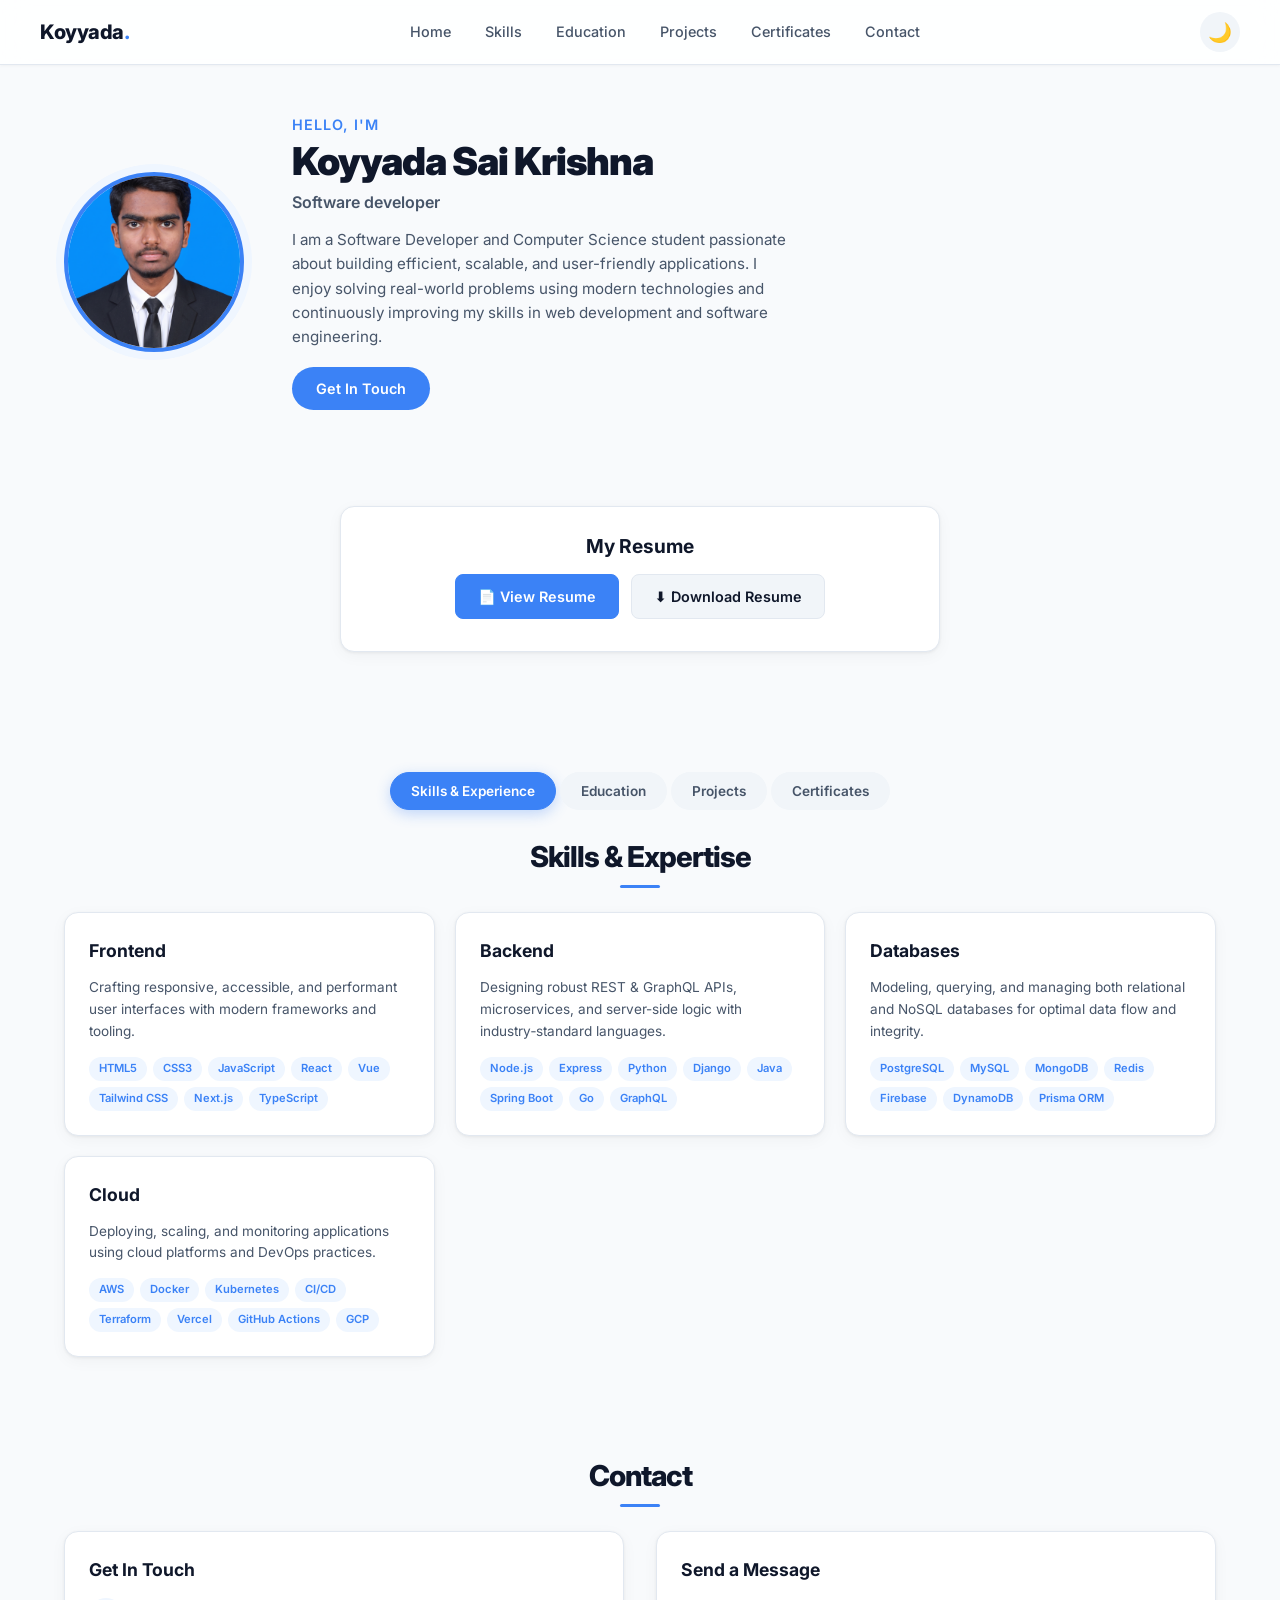
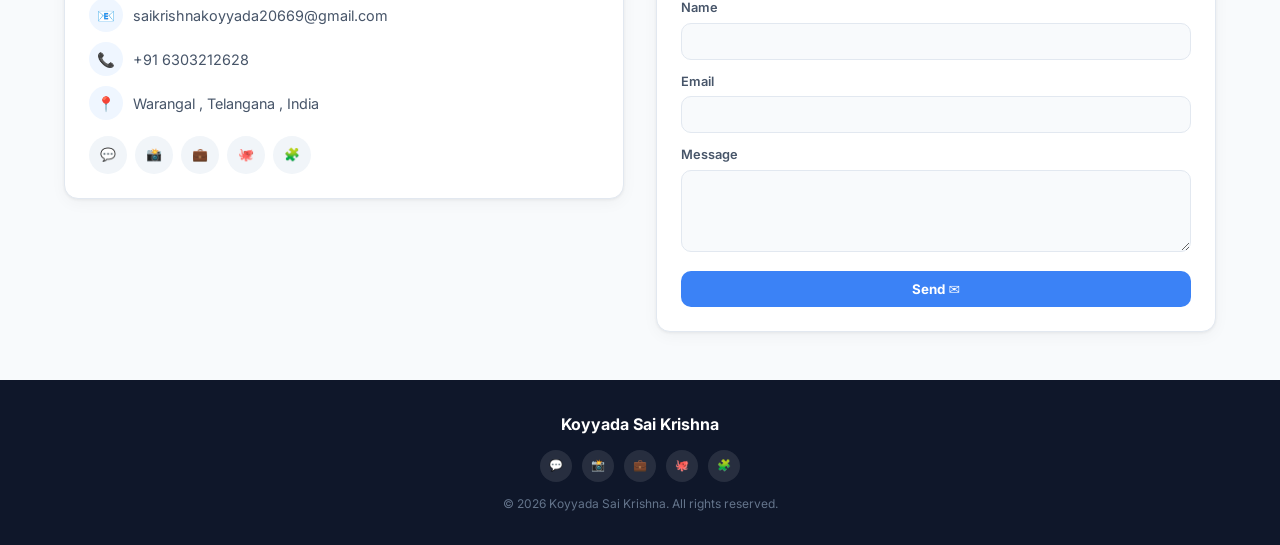
==== commit 6cc49224: "Update print statement from 'Hello' to 'Goodbye'" ====
--- a/index.html
+++ b/index.html
@@ -429,17 +429,11 @@
                         <p class="timeline-institution">${e.institution||''}</p>
                         <span class="timeline-year">${e.year||''}</span>
                         <p class="timeline-desc">${e.description||''}</p>
-                        ${e.document ? `<button class="memo-btn" data-doc-url="${e.document.url}" data-doc-title="${e.document.title||'Document'}">📄 ${e.document.title||'View'}</button>` : ''}
+                        ${e.document ? `<a href="${e.document.url}" target="_blank" rel="noopener noreferrer" class="memo-btn">📄 ${e.document.title||'View'}</a>` : ''}
                     </div>
                 `).join('');
                 educationSection.innerHTML = `<div class="section-header"><h2 id="education-heading">Education</h2></div><div class="timeline">${items}</div>`;
-                educationSection.querySelectorAll('.memo-btn').forEach(btn=>{
-                    btn.addEventListener('click', ()=>{
-                        const url = btn.dataset.docUrl;
-                        const title = btn.dataset.docTitle;
-                        openDocModal(url, title);
-                    });
-                });
+                
             }
 
             function renderProjects(d) {
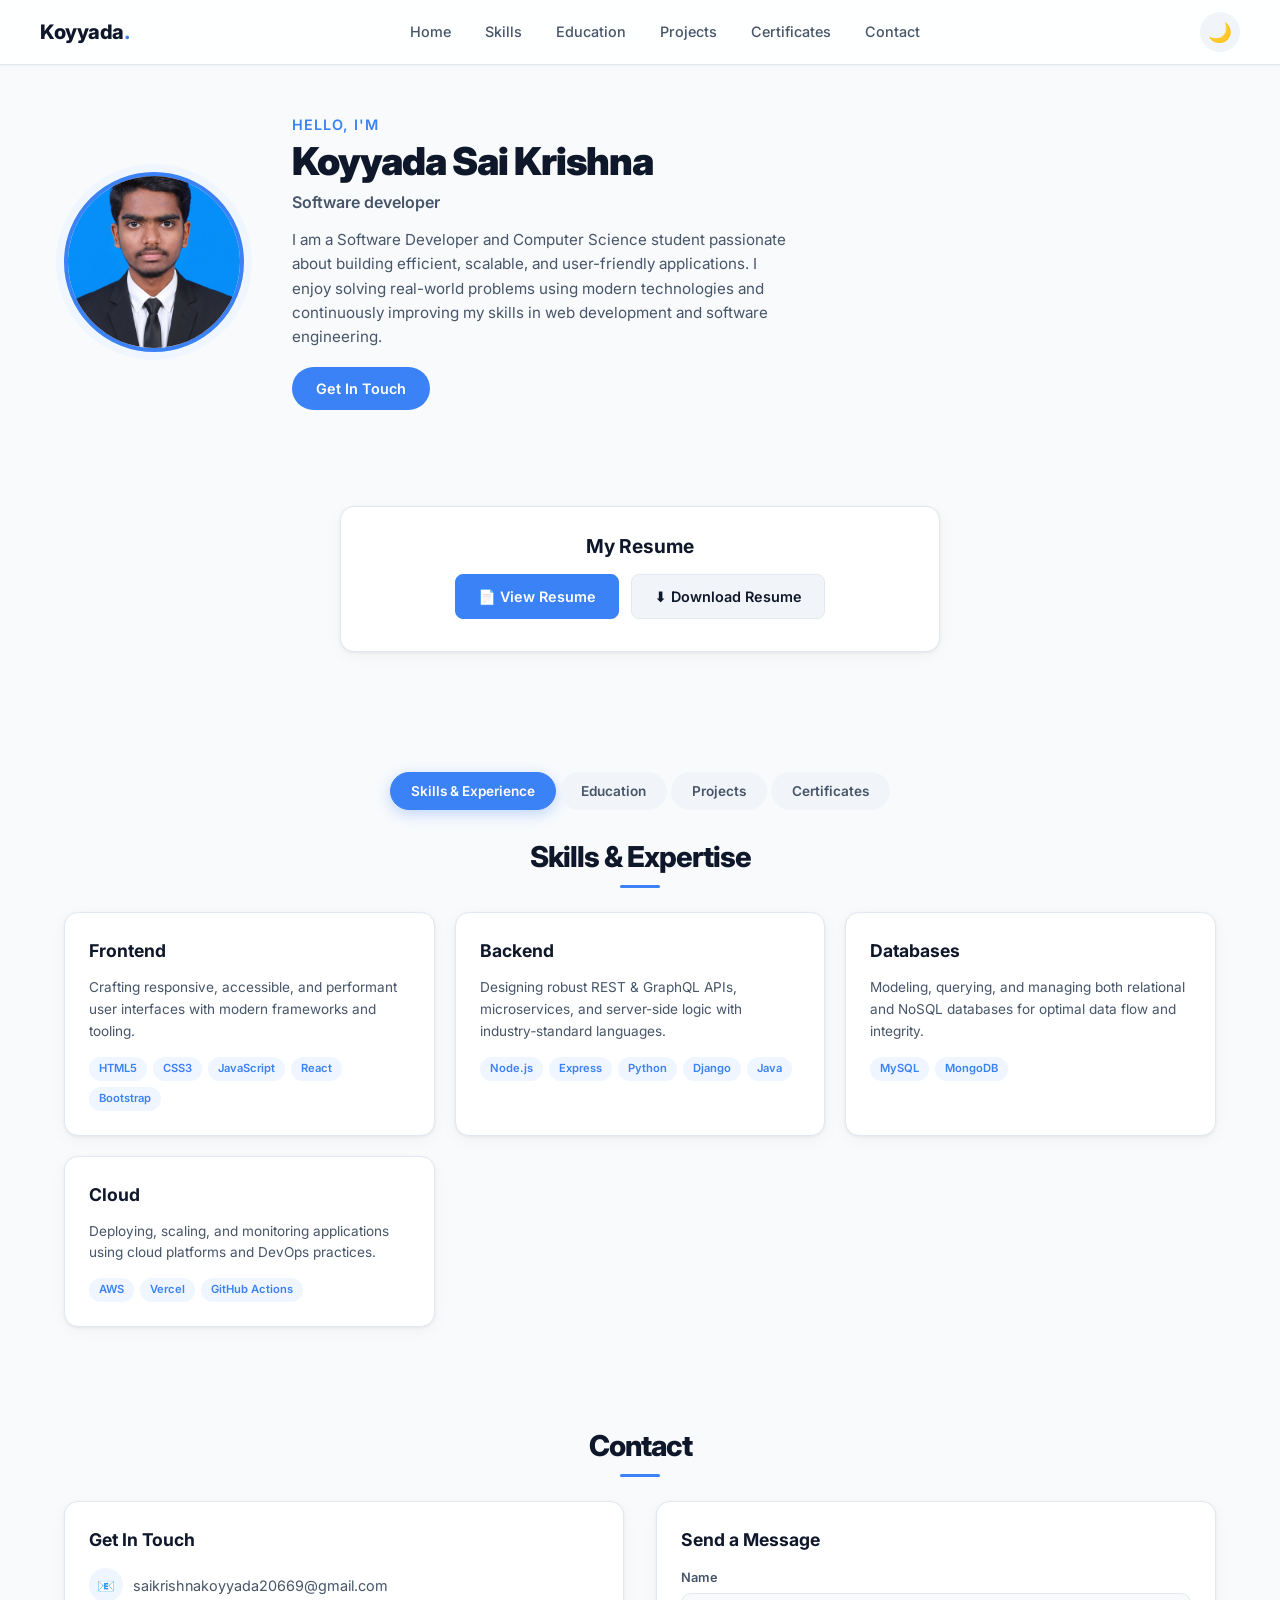
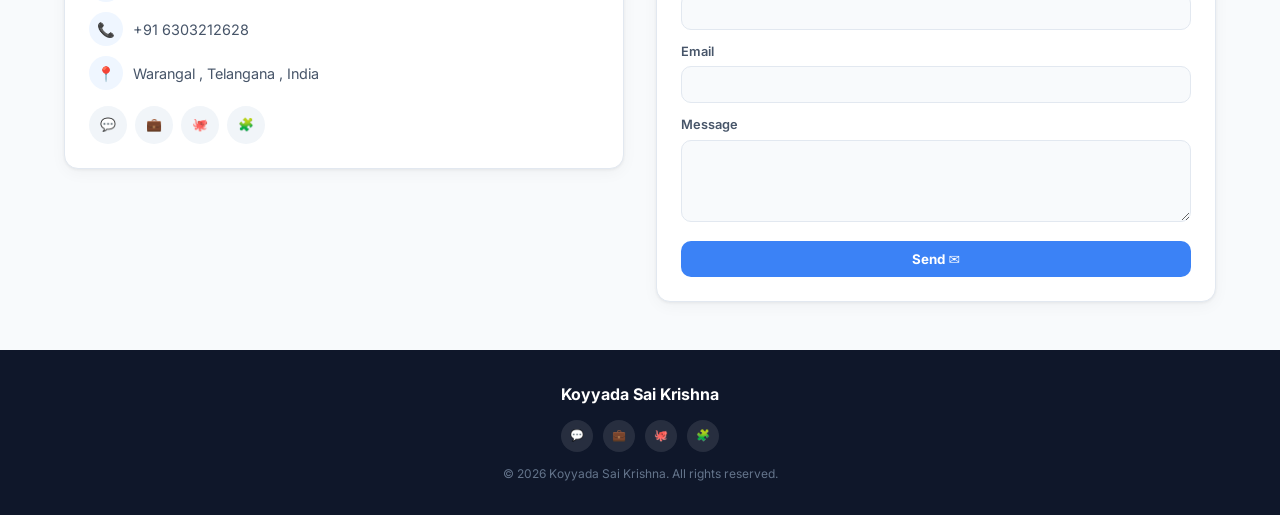
==== commit 9f63c89e: "Update index.html" ====
--- a/index.html
+++ b/index.html
@@ -512,7 +512,7 @@
 
             function renderFooter(d) {
                 const home=d?.home||{}; const contact=d?.contact||{}; const socials=contact.socials||{};
-                const icons={whatsapp:'💬',instagram:'📸',linkedin:'💼',github:'🐙',leetcode:'🧩'};
+                const icons={whatsapp:'💬',linkedin:'💼',github:'🐙',leetcode:'🧩'};
                 const links = Object.entries(socials).map(([p,u])=>`<a href="${u||'#'}" target="_blank" rel="noopener" title="${p}">${icons[p]||'🔗'}</a>`).join('');
                 footerEl.innerHTML = `
                     <div class="footer-container">
